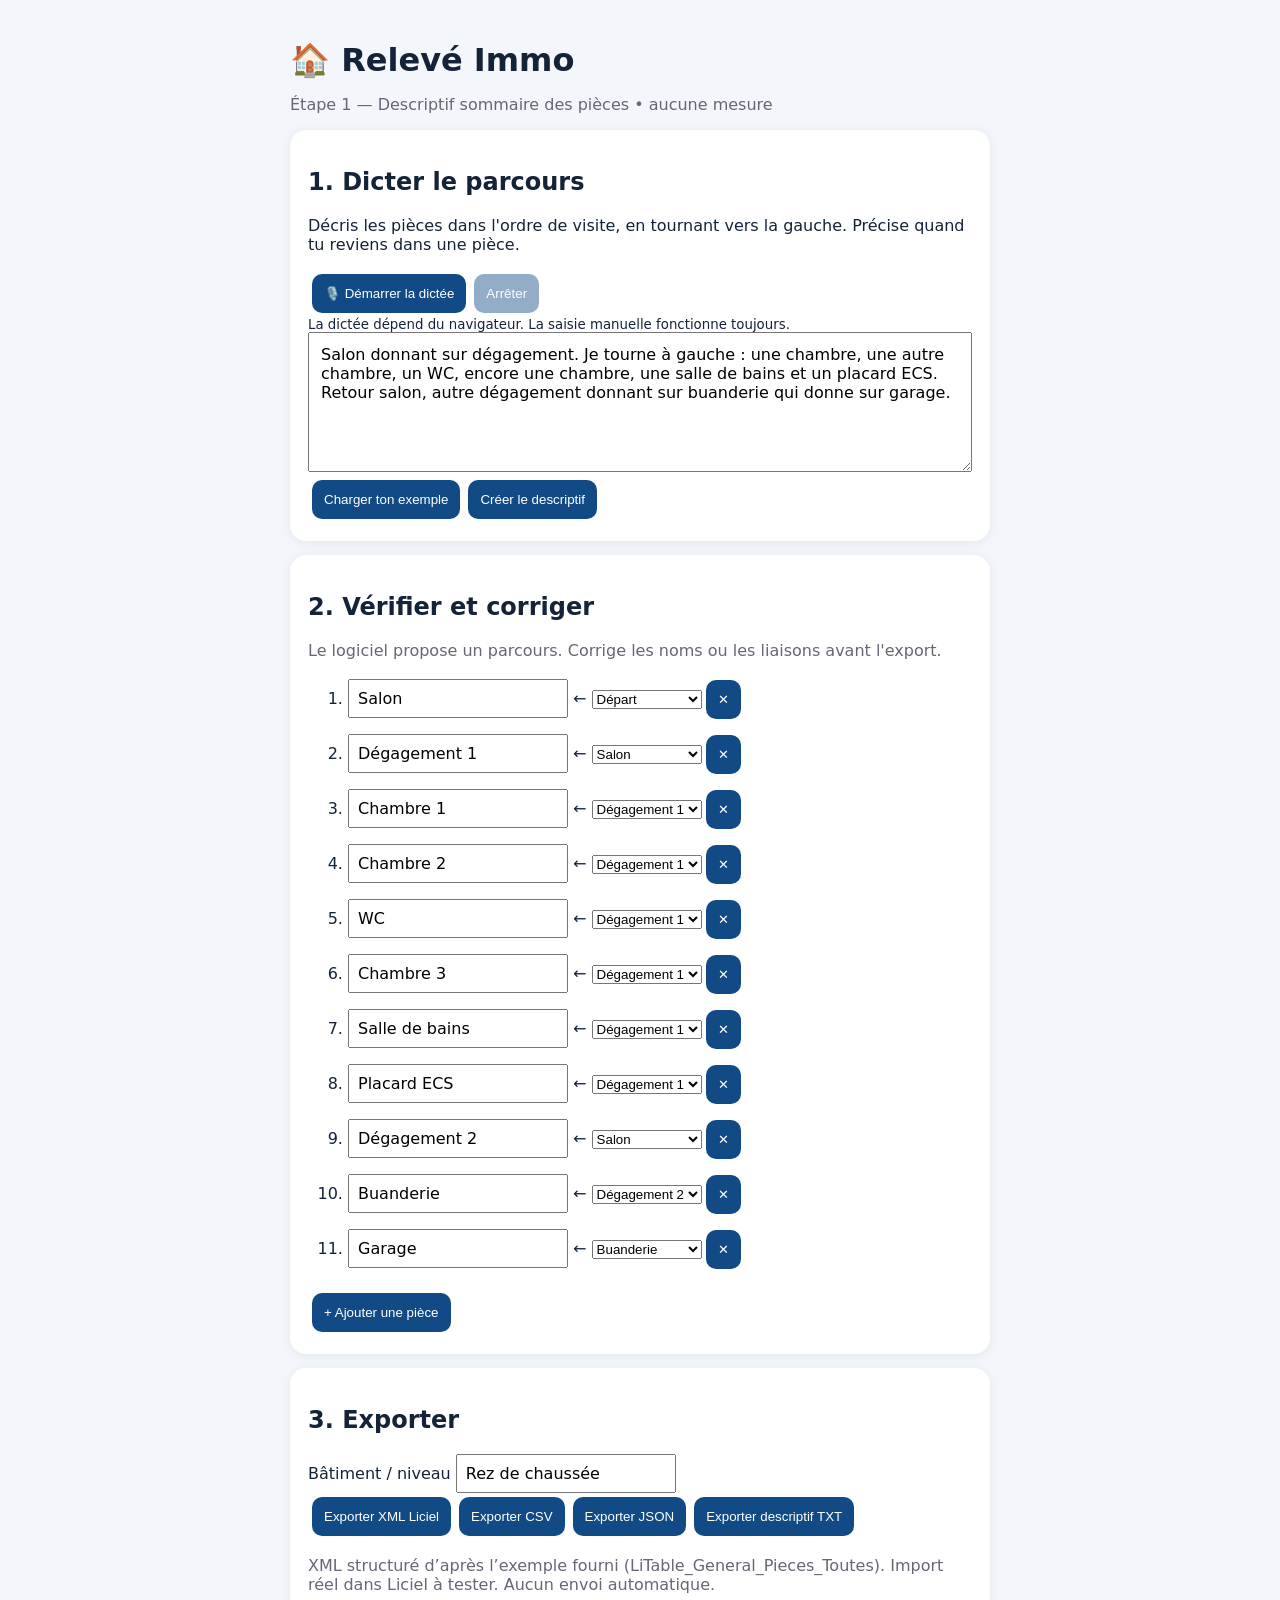
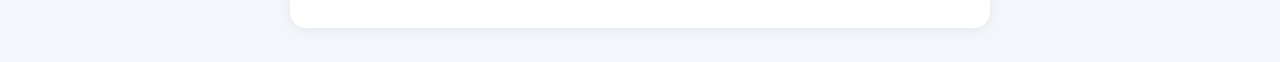
==== index.html @ 4bb917cd "Add files via upload" ====
<!doctype html><html lang="fr"><meta charset="utf-8"><meta name="viewport" content="width=device-width,initial-scale=1"><title>Relevé Immo — Étape 1</title><style>body{font-family:system-ui;background:#f3f6fa;color:#142338;margin:0;padding:20px}main{max-width:700px;margin:auto}section{background:white;border-radius:16px;padding:18px;margin:14px 0;box-shadow:0 2px 12px #0001}button{border:0;background:#124a85;color:white;border-radius:10px;padding:12px;margin:4px;cursor:pointer}button:disabled{opacity:.45}textarea{width:100%;min-height:140px;box-sizing:border-box;padding:12px;font:inherit}input{font:inherit;padding:8px}li{margin:8px 0}.muted{color:#667}small{display:block}h1{margin-bottom:0}</style><main><h1>🏠 Relevé Immo</h1><p class="muted">Étape 1 — Descriptif sommaire des pièces • aucune mesure</p><section><h2>1. Dicter le parcours</h2><p>Décris les pièces dans l'ordre de visite, en tournant vers la gauche. Précise quand tu reviens dans une pièce.</p><button id="mic">🎙️ Démarrer la dictée</button><button id="stop" disabled>Arrêter</button><small id="status">La dictée dépend du navigateur. La saisie manuelle fonctionne toujours.</small><textarea id="speech" placeholder="Salon donnant sur un dégagement. À gauche, une chambre, une autre chambre, un WC..."></textarea><button id="demo">Charger ton exemple</button><button id="parse">Créer le descriptif</button></section><section><h2>2. Vérifier et corriger</h2><p class="muted">Le logiciel propose un parcours. Corrige les noms ou les liaisons avant l'export.</p><ol id="rooms"></ol><button id="add">+ Ajouter une pièce</button></section><section><h2>3. Exporter</h2><label for="floor">Bâtiment / niveau</label> <input id="floor" value="Rez de chaussée"><br><button id="xml">Exporter XML Liciel</button><button id="csv">Exporter CSV</button><button id="json">Exporter JSON</button><button id="txt">Exporter descriptif TXT</button><p class="muted">XML structuré d’après l’exemple fourni (LiTable_General_Pieces_Toutes). Import réel dans Liciel à tester. Aucun envoi automatique.</p></section></main><script>
const $=id=>document.getElementById(id);let rooms=[];const demo='Salon donnant sur dégagement. Je tourne à gauche : une chambre, une autre chambre, un WC, encore une chambre, une salle de bains et un placard ECS. Retour salon, autre dégagement donnant sur buanderie qui donne sur garage.';
$('demo').onclick=()=>{$('speech').value=demo;};
const aliases=[[/\b(?:sdb|salle de bain|salle de bains)\b/gi,'Salle de bains'],[/\b(?:wc|toilettes?)\b/gi,'WC'],[/\b(?:placard\s*ecs|placard\s*eau chaude)\b/gi,'Placard ECS'],[/\b(?:d[eé]gagement|couloir)\b/gi,'Dégagement'],[/\bchambres?\b/gi,'Chambre'],[/\bbuanderie\b/gi,'Buanderie'],[/\bgarage\b/gi,'Garage'],[/\bsalon\b/gi,'Salon']];
function parse(){let s=$('speech').value;let matches=[];for(const [re,name] of aliases){for(const m of s.matchAll(re))matches.push({at:m.index,name})}matches.sort((a,b)=>a.at-b.at);let counts={},current='',parent='',seenSalon=false;rooms=[];for(let i=0;i<matches.length;i++){let m=matches[i],name=m.name;let context=s.slice(Math.max(0,m.at-22),m.at).toLowerCase();if(name==='Salon'&&seenSalon&&/retour|revien/.test(context)){current='Salon';parent='Salon';continue}if(name==='Salon'&&seenSalon)continue;if(name==='Salon')seenSalon=true;counts[name]=(counts[name]||0)+1;let label=(['Chambre','Dégagement'].includes(name)?name+' '+counts[name]:name);let link='';if(name==='Salon'){link='';parent=label}else if(name==='Dégagement'){link='Salon';parent=label}else if(name==='Garage'&&current.startsWith('Buanderie')){link=current}else if(name==='Buanderie'&&current.startsWith('Dégagement')){link=current}else if(current.startsWith('Dégagement')){link=current}else{link=parent||current||'Salon'}rooms.push({name:label,from:link});current=label;}render()}
function render(){let list=$('rooms');list.replaceChildren();rooms.forEach((r,i)=>{let li=document.createElement('li');let n=document.createElement('input');n.value=r.name;n.setAttribute('aria-label','Nom de pièce');n.onchange=()=>{r.name=n.value};let sel=document.createElement('select');sel.setAttribute('aria-label','Accessible depuis');function fill(){let value=r.from;sel.replaceChildren();let opt=document.createElement('option');opt.value='';opt.textContent='Départ';sel.append(opt);rooms.forEach((x,j)=>{if(i===j)return;let o=document.createElement('option');o.value=x.name;o.textContent=x.name;sel.append(o)});sel.value=value}fill();sel.onchange=()=>{r.from=sel.value};let del=document.createElement('button');del.textContent='✕';del.setAttribute('aria-label','Supprimer');del.onclick=()=>{rooms.splice(i,1);render()};li.append(n,document.createTextNode(' ← '),sel,del);list.append(li)})}
$('parse').onclick=parse;$('add').onclick=()=>{rooms.push({name:'Nouvelle pièce',from:rooms[rooms.length-1]?.name||''});render()};function download(content,name,type){let a=document.createElement('a'),u=URL.createObjectURL(new Blob([content],{type}));a.href=u;a.download=name;a.click();setTimeout(()=>URL.revokeObjectURL(u),1000)}function xmlEscape(v){return String(v??'').replace(/&/g,'&amp;').replace(/</g,'&lt;').replace(/>/g,'&gt;').replace(/"/g,'&quot;').replace(/'/g,'&apos;')}
function newKey(i){const d=new Date(),parts=[d.getFullYear(),d.getMonth()+1,d.getDate(),d.getHours(),d.getMinutes(),d.getSeconds()].map((x,j)=>String(x).padStart(j===0?4:2,'0'));const bytes=new Uint32Array(2);if(globalThis.crypto?.getRandomValues)crypto.getRandomValues(bytes);else{bytes[0]=Math.floor(Math.random()*1e9);bytes[1]=Math.floor(Math.random()*1e9)}return parts.join('_')+'_'+String(bytes[0]).padStart(10,'0')+String(bytes[1]).padStart(10,'0')+'_'+i}
let keys=[];
function exportXml(){if(!rooms.length){alert('Ajoute au moins une pièce.');return}while(keys.length<rooms.length)keys.push(newKey(keys.length));const fields=(r,i)=>[['id_classement_champs',String(i).padStart(5,'0')],['Lot',''],['PieceHorsCREP',''],['PieceExterieure',''],['ClefComposant',keys[i]],['Batiment',$('floor').value.trim()||'Rez de chaussée'],['Local',r.name],['Justification',''],['MoyenAMettreEnOeuvre','']].map(([k,v])=>'          <LiColonne_'+k+'>'+xmlEscape(v)+'</LiColonne_'+k+'>').join('\n');const xml='<?xml version="1.0" encoding="UTF-8"?>\n<LiTable_General_Pieces_Toutes>\n'+rooms.map((r,i)=>'     <LiItem_table_General_Pieces_Toutes>\n'+fields(r,i)+'\n     </LiItem_table_General_Pieces_Toutes>').join('\n')+'\n</LiTable_General_Pieces_Toutes>\n';download(xml,'releve_pieces_liciel.xml','application/xml;charset=utf-8')}
$('xml').onclick=exportXml;
$('json').onclick=()=>download(JSON.stringify({type:'releve_sommaire',pieces:rooms},null,2),'releve_pieces.json','application/json');$('csv').onclick=()=>download('\ufeff'+['Ordre;Pièce;Accessible depuis',...rooms.map((r,i)=>[i+1,r.name,r.from].map(x=>'"'+String(x).replaceAll('"','""')+'"').join(';'))].join('\r\n'),'releve_pieces.csv','text/csv');$('txt').onclick=()=>download(rooms.map((r,i)=>`${i+1}. ${r.name}${r.from?' — depuis '+r.from:''}`).join('\n'),'descriptif_pieces.txt','text/plain');
window.releveNativeSpeechResult=(text,status)=>{if(text)$('speech').value=($('speech').value.trim()+' '+text).trim();$('status').textContent=status||'Dictée terminée';$('mic').disabled=false;$('stop').disabled=true;};
if(window.AndroidSpeech&&typeof window.AndroidSpeech.start==='function'){$('mic').onclick=()=>{$('mic').disabled=true;$('status').textContent='Ouverture de la dictée Android…';window.AndroidSpeech.start()};$('stop').disabled=true;}else{
let rec;const Speech=window.SpeechRecognition||window.webkitSpeechRecognition;if(!Speech){$('mic').disabled=true;$('status').textContent='Reconnaissance vocale indisponible ici : utilise la saisie manuelle.'}else{rec=new Speech();rec.lang='fr-FR';rec.continuous=true;rec.interimResults=false;rec.onresult=e=>{for(let i=e.resultIndex;i<e.results.length;i++)if(e.results[i].isFinal)$('speech').value+=' '+e.results[i][0].transcript};rec.onerror=e=>$('status').textContent='Micro : '+e.error;rec.onend=()=>{$('mic').disabled=false;$('stop').disabled=true};$('mic').onclick=()=>{try{rec.start();$('mic').disabled=true;$('stop').disabled=false;$('status').textContent='Dictée en cours…'}catch(e){$('status').textContent=e.message}};$('stop').onclick=()=>rec.stop()}}

$('speech').value=demo;parse();</script></html>
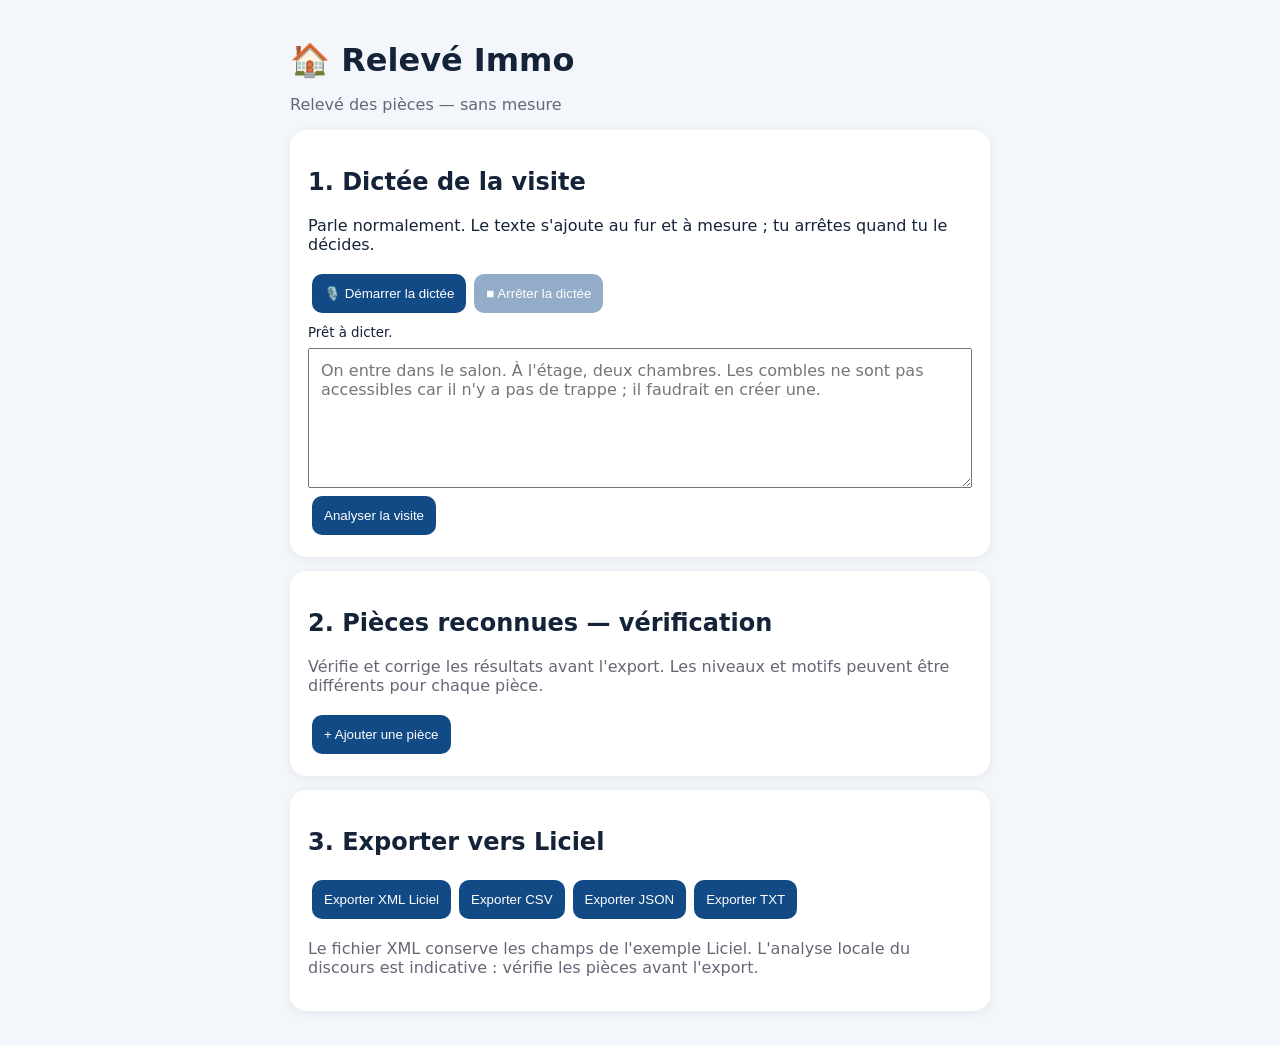
==== commit 293ad750: "Add files via upload" ====
--- a/index.html
+++ b/index.html
@@ -1,17 +1,32 @@
-<!doctype html><html lang="fr"><meta charset="utf-8"><meta name="viewport" content="width=device-width,initial-scale=1"><title>Relevé Immo — Étape 1</title><style>body{font-family:system-ui;background:#f3f6fa;color:#142338;margin:0;padding:20px}main{max-width:700px;margin:auto}section{background:white;border-radius:16px;padding:18px;margin:14px 0;box-shadow:0 2px 12px #0001}button{border:0;background:#124a85;color:white;border-radius:10px;padding:12px;margin:4px;cursor:pointer}button:disabled{opacity:.45}textarea{width:100%;min-height:140px;box-sizing:border-box;padding:12px;font:inherit}input{font:inherit;padding:8px}li{margin:8px 0}.muted{color:#667}small{display:block}h1{margin-bottom:0}</style><main><h1>🏠 Relevé Immo</h1><p class="muted">Étape 1 — Descriptif sommaire des pièces • aucune mesure</p><section><h2>1. Dicter le parcours</h2><p>Décris les pièces dans l'ordre de visite, en tournant vers la gauche. Précise quand tu reviens dans une pièce.</p><button id="mic">🎙️ Démarrer la dictée</button><button id="stop" disabled>Arrêter</button><small id="status">La dictée dépend du navigateur. La saisie manuelle fonctionne toujours.</small><textarea id="speech" placeholder="Salon donnant sur un dégagement. À gauche, une chambre, une autre chambre, un WC..."></textarea><button id="demo">Charger ton exemple</button><button id="parse">Créer le descriptif</button></section><section><h2>2. Vérifier et corriger</h2><p class="muted">Le logiciel propose un parcours. Corrige les noms ou les liaisons avant l'export.</p><ol id="rooms"></ol><button id="add">+ Ajouter une pièce</button></section><section><h2>3. Exporter</h2><label for="floor">Bâtiment / niveau</label> <input id="floor" value="Rez de chaussée"><br><button id="xml">Exporter XML Liciel</button><button id="csv">Exporter CSV</button><button id="json">Exporter JSON</button><button id="txt">Exporter descriptif TXT</button><p class="muted">XML structuré d’après l’exemple fourni (LiTable_General_Pieces_Toutes). Import réel dans Liciel à tester. Aucun envoi automatique.</p></section></main><script>
-const $=id=>document.getElementById(id);let rooms=[];const demo='Salon donnant sur dégagement. Je tourne à gauche : une chambre, une autre chambre, un WC, encore une chambre, une salle de bains et un placard ECS. Retour salon, autre dégagement donnant sur buanderie qui donne sur garage.';
-$('demo').onclick=()=>{$('speech').value=demo;};
-const aliases=[[/\b(?:sdb|salle de bain|salle de bains)\b/gi,'Salle de bains'],[/\b(?:wc|toilettes?)\b/gi,'WC'],[/\b(?:placard\s*ecs|placard\s*eau chaude)\b/gi,'Placard ECS'],[/\b(?:d[eé]gagement|couloir)\b/gi,'Dégagement'],[/\bchambres?\b/gi,'Chambre'],[/\bbuanderie\b/gi,'Buanderie'],[/\bgarage\b/gi,'Garage'],[/\bsalon\b/gi,'Salon']];
-function parse(){let s=$('speech').value;let matches=[];for(const [re,name] of aliases){for(const m of s.matchAll(re))matches.push({at:m.index,name})}matches.sort((a,b)=>a.at-b.at);let counts={},current='',parent='',seenSalon=false;rooms=[];for(let i=0;i<matches.length;i++){let m=matches[i],name=m.name;let context=s.slice(Math.max(0,m.at-22),m.at).toLowerCase();if(name==='Salon'&&seenSalon&&/retour|revien/.test(context)){current='Salon';parent='Salon';continue}if(name==='Salon'&&seenSalon)continue;if(name==='Salon')seenSalon=true;counts[name]=(counts[name]||0)+1;let label=(['Chambre','Dégagement'].includes(name)?name+' '+counts[name]:name);let link='';if(name==='Salon'){link='';parent=label}else if(name==='Dégagement'){link='Salon';parent=label}else if(name==='Garage'&&current.startsWith('Buanderie')){link=current}else if(name==='Buanderie'&&current.startsWith('Dégagement')){link=current}else if(current.startsWith('Dégagement')){link=current}else{link=parent||current||'Salon'}rooms.push({name:label,from:link});current=label;}render()}
-function render(){let list=$('rooms');list.replaceChildren();rooms.forEach((r,i)=>{let li=document.createElement('li');let n=document.createElement('input');n.value=r.name;n.setAttribute('aria-label','Nom de pièce');n.onchange=()=>{r.name=n.value};let sel=document.createElement('select');sel.setAttribute('aria-label','Accessible depuis');function fill(){let value=r.from;sel.replaceChildren();let opt=document.createElement('option');opt.value='';opt.textContent='Départ';sel.append(opt);rooms.forEach((x,j)=>{if(i===j)return;let o=document.createElement('option');o.value=x.name;o.textContent=x.name;sel.append(o)});sel.value=value}fill();sel.onchange=()=>{r.from=sel.value};let del=document.createElement('button');del.textContent='✕';del.setAttribute('aria-label','Supprimer');del.onclick=()=>{rooms.splice(i,1);render()};li.append(n,document.createTextNode(' ← '),sel,del);list.append(li)})}
-$('parse').onclick=parse;$('add').onclick=()=>{rooms.push({name:'Nouvelle pièce',from:rooms[rooms.length-1]?.name||''});render()};function download(content,name,type){let a=document.createElement('a'),u=URL.createObjectURL(new Blob([content],{type}));a.href=u;a.download=name;a.click();setTimeout(()=>URL.revokeObjectURL(u),1000)}function xmlEscape(v){return String(v??'').replace(/&/g,'&amp;').replace(/</g,'&lt;').replace(/>/g,'&gt;').replace(/"/g,'&quot;').replace(/'/g,'&apos;')}
-function newKey(i){const d=new Date(),parts=[d.getFullYear(),d.getMonth()+1,d.getDate(),d.getHours(),d.getMinutes(),d.getSeconds()].map((x,j)=>String(x).padStart(j===0?4:2,'0'));const bytes=new Uint32Array(2);if(globalThis.crypto?.getRandomValues)crypto.getRandomValues(bytes);else{bytes[0]=Math.floor(Math.random()*1e9);bytes[1]=Math.floor(Math.random()*1e9)}return parts.join('_')+'_'+String(bytes[0]).padStart(10,'0')+String(bytes[1]).padStart(10,'0')+'_'+i}
-let keys=[];
-function exportXml(){if(!rooms.length){alert('Ajoute au moins une pièce.');return}while(keys.length<rooms.length)keys.push(newKey(keys.length));const fields=(r,i)=>[['id_classement_champs',String(i).padStart(5,'0')],['Lot',''],['PieceHorsCREP',''],['PieceExterieure',''],['ClefComposant',keys[i]],['Batiment',$('floor').value.trim()||'Rez de chaussée'],['Local',r.name],['Justification',''],['MoyenAMettreEnOeuvre','']].map(([k,v])=>'          <LiColonne_'+k+'>'+xmlEscape(v)+'</LiColonne_'+k+'>').join('\n');const xml='<?xml version="1.0" encoding="UTF-8"?>\n<LiTable_General_Pieces_Toutes>\n'+rooms.map((r,i)=>'     <LiItem_table_General_Pieces_Toutes>\n'+fields(r,i)+'\n     </LiItem_table_General_Pieces_Toutes>').join('\n')+'\n</LiTable_General_Pieces_Toutes>\n';download(xml,'releve_pieces_liciel.xml','application/xml;charset=utf-8')}
+<!doctype html><html lang="fr"><meta charset="utf-8"><meta name="viewport" content="width=device-width,initial-scale=1"><title>Relevé Immo — Étape 1</title><style>body{font-family:system-ui;background:#f3f6fa;color:#142338;margin:0;padding:20px}main{max-width:700px;margin:auto}section{background:white;border-radius:16px;padding:18px;margin:14px 0;box-shadow:0 2px 12px #0001}button{border:0;background:#124a85;color:white;border-radius:10px;padding:12px;margin:4px;cursor:pointer}button:disabled{opacity:.45}textarea{width:100%;min-height:140px;box-sizing:border-box;padding:12px;font:inherit}input{font:inherit;padding:8px}li{margin:8px 0}.muted{color:#667}small{display:block}h1{margin-bottom:0}</style><main><h1>🏠 Relevé Immo</h1><p class="muted">Relevé des pièces — sans mesure</p>
+<section><h2>1. Dictée de la visite</h2><p>Parle normalement. Le texte s'ajoute au fur et à mesure ; tu arrêtes quand tu le décides.</p><button id="mic">🎙️ Démarrer la dictée</button><button id="stop" disabled>■ Arrêter la dictée</button><small id="status">Prêt à dicter.</small><textarea id="speech" placeholder="On entre dans le salon. À l'étage, deux chambres. Les combles ne sont pas accessibles car il n'y a pas de trappe ; il faudrait en créer une."></textarea><button id="parse">Analyser la visite</button></section>
+<section><h2>2. Pièces reconnues — vérification</h2><p class="muted">Vérifie et corrige les résultats avant l'export. Les niveaux et motifs peuvent être différents pour chaque pièce.</p><ol id="rooms"></ol><button id="add">+ Ajouter une pièce</button></section>
+<section><h2>3. Exporter vers Liciel</h2><button id="xml">Exporter XML Liciel</button><button id="csv">Exporter CSV</button><button id="json">Exporter JSON</button><button id="txt">Exporter TXT</button><p class="muted">Le fichier XML conserve les champs de l'exemple Liciel. L'analyse locale du discours est indicative : vérifie les pièces avant l'export.</p></section></main>
+<style>.room{border-bottom:1px solid #ddd;padding:10px 0}.room label{display:block;margin:7px 0 3px;font-size:.9em}.room input,.room select{width:100%;box-sizing:border-box}.room button{background:#8d3030}.room .fields{display:grid;grid-template-columns:1fr 1fr;gap:8px}@media(max-width:500px){.room .fields{grid-template-columns:1fr}}select{font:inherit;padding:9px}.room textarea{min-height:60px}small{margin:8px 0}</style>
+<script>
+const $=id=>document.getElementById(id);
+const levels=['Sous-sol','Rez de chaussée','Entresol','1er étage','2e étage','3e étage','4e étage','5e étage','Combles','Grenier','Toiture','Extérieur'];
+let rooms=[], keys=[];
+const types=[['Salle de bains',/\b(?:salles? de bains?|sdb)\b/gi],['Salle d’eau',/\b(?:salles? d['’ ]eau)\b/gi],['WC',/\b(?:wc|toilettes?)\b/gi],['Chambre',/\bchambres?\b/gi],['Dégagement',/\b(?:d[ée]gagements?|couloirs?)\b/gi],['Salon',/\bsalons?\b/gi],['Séjour',/\bs[ée]jours?\b/gi],['Cuisine',/\bcuisines?\b/gi],['Entrée',/\bentr[ée]es?\b/gi],['Buanderie',/\bbuanderies?\b/gi],['Garage',/\bgarages?\b/gi],['Grenier',/\bgreniers?\b/gi],['Combles',/\bcombles?\b/gi],['Placard',/\bplacards?\b/gi],['Cellier',/\bcelliers?\b/gi],['Bureau',/\bbureaux?\b/gi],['Terrasse',/\bterrasses?\b/gi],['Balcon',/\bbalcons?\b/gi],['Cave',/\bcaves?\b/gi],['Escalier',/\bescaliers?\b/gi],['Dressing',/\bdressings?\b/gi],['Local technique',/\blocaux? techniques?\b/gi]];
+function inferFloor(s,current){if(/\b(?:sous.sol|sous sol|cave|sous.sol)\b/i.test(s))return 'Sous-sol';if(/\b(?:rez.de.chauss[ée]e|rez de chauss[ée]e|rdc)\b/i.test(s))return 'Rez de chaussée';if(/\b(?:premier [ée]tage|1er [ée]tage|1er|au premier|[àa] l['’][ée]tage|[àa] l [ée]tage)\b/i.test(s))return '1er étage';if(/\b(?:deuxi[èe]me [ée]tage|2e [ée]tage|second [ée]tage)\b/i.test(s))return '2e étage';if(/\b(?:troisi[èe]me [ée]tage|3e [ée]tage)\b/i.test(s))return '3e étage';if(/\b(?:combles|grenier)\b/i.test(s))return 'Combles';return current}
+function inferIssue(s){let justification='',means='';if(/(?:pas de trappe|absence de trappe|sans trappe|aucune trappe)/i.test(s)){justification='Absence de trappe d’accès';means='Création d’une trappe de visite'}else if(/(?:ferm[ée]e? [àa] cl[ée]|pas de cl[ée]|pas de clef|absence de cl[ée]|absence de clef|cl[ée] manquante)/i.test(s)){justification='Absence de clé';means='Obtenir la clé'}else if(/(?:inaccessible|impossible d['’ ]y acc[ée]der|non visit[ée])/i.test(s)){justification='Pièce inaccessible';means='Permettre l’accès à la pièce'}return {justification,means}}
+function parse(){const s=$('speech').value;let found=[];for(const [name,re] of types){for(const m of s.matchAll(re)){found.push({at:m.index,name,word:m[0]})}}found.sort((a,b)=>a.at-b.at);const counts={};let floor='Rez de chaussée',last=0;rooms=[];for(let i=0;i<found.length;i++){const f=found[i];const between=s.slice(last,f.at);floor=inferFloor(between,floor);const next=found[i+1]?.at??s.length;const context=s.slice(f.at,next);const pre=s.slice(Math.max(0,f.at-75),f.at);const quantity=pre.match(/(?:\b(\d+)\s*|\b(deux|trois|quatre|cinq|six)\s+)(?:petites? |grandes? )?$/i);const nums={deux:2,trois:3,quatre:4,cinq:5,six:6};let count=quantity?(Number(quantity[1])||nums[quantity[2].toLowerCase()]):1;count=Math.min(20,count);const pieceFloor=(f.name==='Combles'||f.name==='Grenier')?'Combles':floor;const issue=inferIssue(context+' '+(i===found.length-1?s.slice(f.at):''));for(let j=0;j<count;j++){counts[f.name]=(counts[f.name]||0)+1;const name=['Chambre','Dégagement'].includes(f.name)||counts[f.name]>1?f.name+' '+counts[f.name]:f.name;rooms.push({name,floor:pieceFloor,...issue})}last=f.at+f.word.length}render();$('status').textContent=rooms.length+' pièce(s) détectée(s). Vérifie le résultat.'}
+function render(){const list=$('rooms');list.replaceChildren();rooms.forEach((r,i)=>{const li=document.createElement('li');li.className='room';const title=document.createElement('strong');title.textContent='Pièce '+(i+1);li.append(title);function field(label,value,onchange,options){const lab=document.createElement('label');lab.textContent=label;const el=options?document.createElement('select'):document.createElement('input');if(options){for(const opt of [...options,...(options.includes(value)?[]:[value])]){const o=document.createElement('option');o.value=opt;o.textContent=opt;el.append(o)}}el.value=value;el.onchange=()=>onchange(el.value);li.append(lab,el)}field('Nom de la pièce',r.name,v=>r.name=v);field('Niveau',r.floor,v=>r.floor=v,levels);field('Justification de non-visite',r.justification||'',v=>r.justification=v);field('Moyen à mettre en œuvre',r.means||'',v=>r.means=v);const del=document.createElement('button');del.textContent='Supprimer';del.onclick=()=>{rooms.splice(i,1);render()};li.append(del);list.append(li)})}
+$('parse').onclick=parse;$('add').onclick=()=>{rooms.push({name:'Nouvelle pièce',floor:rooms.at(-1)?.floor||'Rez de chaussée',justification:'',means:''});render()};
+function encode1252(s){const map={'€':128,'‚':130,'ƒ':131,'„':132,'…':133,'†':134,'‡':135,'ˆ':136,'‰':137,'Š':138,'‹':139,'Œ':140,'Ž':142,'‘':145,'’':146,'“':147,'”':148,'•':149,'–':150,'—':151,'˜':152,'™':153,'š':154,'›':155,'œ':156,'ž':158,'Ÿ':159};const arr=[];for(const c of s){const n=c.codePointAt(0);if(n<=127||(n>=160&&n<=255))arr.push(n);else if(map[c]!==undefined)arr.push(map[c]);else{const ent='&#'+n+';';for(const x of ent)arr.push(x.charCodeAt(0))}}return new Uint8Array(arr)}
+function download(content,name,type,encoding='utf8'){const bytes=encoding==='cp1252'?encode1252(content):new TextEncoder().encode(content);if(window.AndroidFiles&&typeof window.AndroidFiles.save==='function'){let binary='';for(let i=0;i<bytes.length;i+=8192)binary+=String.fromCharCode(...bytes.subarray(i,i+8192));window.AndroidFiles.save(name,type,btoa(binary));return}const u=URL.createObjectURL(new Blob([bytes],{type})),a=document.createElement('a');a.href=u;a.download=name;a.click();setTimeout(()=>URL.revokeObjectURL(u),1000)}
+function xmlEscape(v){return String(v??'').replace(/&/g,'&amp;').replace(/</g,'&lt;').replace(/>/g,'&gt;').replace(/"/g,'&quot;').replace(/'/g,'&apos;')}
+function newKey(i){const d=new Date(),p=[d.getFullYear(),d.getMonth()+1,d.getDate(),d.getHours(),d.getMinutes(),d.getSeconds()].map((x,j)=>String(x).padStart(j?2:4,'0'));return p.join('_')+'_'+String(Math.floor(Math.random()*1e15)).padStart(15,'0')+'_'+i}
+function exportXml(){if(!rooms.length){alert('Ajoute au moins une pièce.');return}while(keys.length<rooms.length)keys.push(newKey(keys.length));const fields=(r,i)=>[['id_classement_champs',String(i).padStart(5,'0')],['Lot',''],['PieceHorsCREP',''],['PieceExterieure',''],['ClefComposant',keys[i]],['Batiment',r.floor],['Local',r.name],['Justification',r.justification||''],['MoyenAMettreEnOeuvre',r.means||'']].map(([k,v])=>'          <LiColonne_'+k+'>'+xmlEscape(v)+'</LiColonne_'+k+'>').join('\n');const xml='<LiTable_General_Pieces_Toutes>\n'+rooms.map((r,i)=>'     <LiItem_table_General_Pieces_Toutes>\n'+fields(r,i)+'\n     </LiItem_table_General_Pieces_Toutes>').join('\n')+'\n</LiTable_General_Pieces_Toutes>\n';download(xml,'Table_General_Pieces_Toutes.xml','application/xml','cp1252')}
 $('xml').onclick=exportXml;
-$('json').onclick=()=>download(JSON.stringify({type:'releve_sommaire',pieces:rooms},null,2),'releve_pieces.json','application/json');$('csv').onclick=()=>download('\ufeff'+['Ordre;Pièce;Accessible depuis',...rooms.map((r,i)=>[i+1,r.name,r.from].map(x=>'"'+String(x).replaceAll('"','""')+'"').join(';'))].join('\r\n'),'releve_pieces.csv','text/csv');$('txt').onclick=()=>download(rooms.map((r,i)=>`${i+1}. ${r.name}${r.from?' — depuis '+r.from:''}`).join('\n'),'descriptif_pieces.txt','text/plain');
-window.releveNativeSpeechResult=(text,status)=>{if(text)$('speech').value=($('speech').value.trim()+' '+text).trim();$('status').textContent=status||'Dictée terminée';$('mic').disabled=false;$('stop').disabled=true;};
-if(window.AndroidSpeech&&typeof window.AndroidSpeech.start==='function'){$('mic').onclick=()=>{$('mic').disabled=true;$('status').textContent='Ouverture de la dictée Android…';window.AndroidSpeech.start()};$('stop').disabled=true;}else{
-let rec;const Speech=window.SpeechRecognition||window.webkitSpeechRecognition;if(!Speech){$('mic').disabled=true;$('status').textContent='Reconnaissance vocale indisponible ici : utilise la saisie manuelle.'}else{rec=new Speech();rec.lang='fr-FR';rec.continuous=true;rec.interimResults=false;rec.onresult=e=>{for(let i=e.resultIndex;i<e.results.length;i++)if(e.results[i].isFinal)$('speech').value+=' '+e.results[i][0].transcript};rec.onerror=e=>$('status').textContent='Micro : '+e.error;rec.onend=()=>{$('mic').disabled=false;$('stop').disabled=true};$('mic').onclick=()=>{try{rec.start();$('mic').disabled=true;$('stop').disabled=false;$('status').textContent='Dictée en cours…'}catch(e){$('status').textContent=e.message}};$('stop').onclick=()=>rec.stop()}}
-
-$('speech').value=demo;parse();</script></html>
+$('json').onclick=()=>download(JSON.stringify({type:'releve_sommaire',pieces:rooms},null,2),'releve_pieces.json','application/json');
+$('csv').onclick=()=>download('\ufeff'+['Ordre;Pièce;Niveau;Justification;Moyen à mettre en œuvre',...rooms.map((r,i)=>[i+1,r.name,r.floor,r.justification,r.means].map(x=>'"'+String(x||'').replaceAll('"','""')+'"').join(';'))].join('\r\n'),'releve_pieces.csv','text/csv');
+$('txt').onclick=()=>download(rooms.map((r,i)=>`${i+1}. ${r.name} — ${r.floor}${r.justification?' — '+r.justification:''}${r.means?' — '+r.means:''}`).join('\n'),'descriptif_pieces.txt','text/plain');
+let speechPartial='';
+function clearSpeechPartial(){if(speechPartial&&$('speech').value.endsWith(speechPartial))$('speech').value=$('speech').value.slice(0,-speechPartial.length);speechPartial=''}
+window.releveNativeSpeechResult=(text,status)=>{clearSpeechPartial();if(text)$('speech').value=($('speech').value.trim()+' '+text).trim()+' ';$('status').textContent=status||'Dictée en cours';};
+window.releveNativeSpeechPartial=text=>{clearSpeechPartial();if(text){speechPartial=text;$('speech').value+=$('speech').value.endsWith(' ')?text:' '+text}$('status').textContent='Écoute en cours…'};
+window.releveNativeSpeechState=(active,status)=>{if(!active)clearSpeechPartial();$('mic').disabled=!!active;$('stop').disabled=!active;$('status').textContent=status|| (active?'Écoute en cours…':'Dictée arrêtée')};
+window.releveNativeFileStatus=message=>{$('status').textContent=message};
+if(window.AndroidSpeech&&typeof window.AndroidSpeech.start==='function'){$('mic').onclick=()=>window.AndroidSpeech.start();$('stop').onclick=()=>window.AndroidSpeech.stop();}else{let rec,active=false;const Speech=window.SpeechRecognition||window.webkitSpeechRecognition;if(!Speech){$('mic').disabled=true;$('status').textContent='Reconnaissance vocale indisponible. Saisie manuelle possible.'}else{function begin(){if(!active)return;rec=new Speech();rec.lang='fr-FR';rec.continuous=true;rec.interimResults=true;rec.onresult=e=>{for(let i=e.resultIndex;i<e.results.length;i++){const x=e.results[i];if(x.isFinal)window.releveNativeSpeechResult(x[0].transcript,'Dictée en cours…');else window.releveNativeSpeechPartial(x[0].transcript)}};rec.onend=()=>{if(active)setTimeout(begin,400)};rec.onerror=e=>{$('status').textContent='Micro : '+e.error;if(e.error==='not-allowed'){$('stop').click()}};try{rec.start()}catch(e){$('status').textContent=e.message}}$('mic').onclick=()=>{active=true;window.releveNativeSpeechState(true,'Écoute en cours…');begin()};$('stop').onclick=()=>{active=false;try{rec?.stop()}catch(e){}window.releveNativeSpeechState(false,'Dictée arrêtée')}}}
+</script></html>
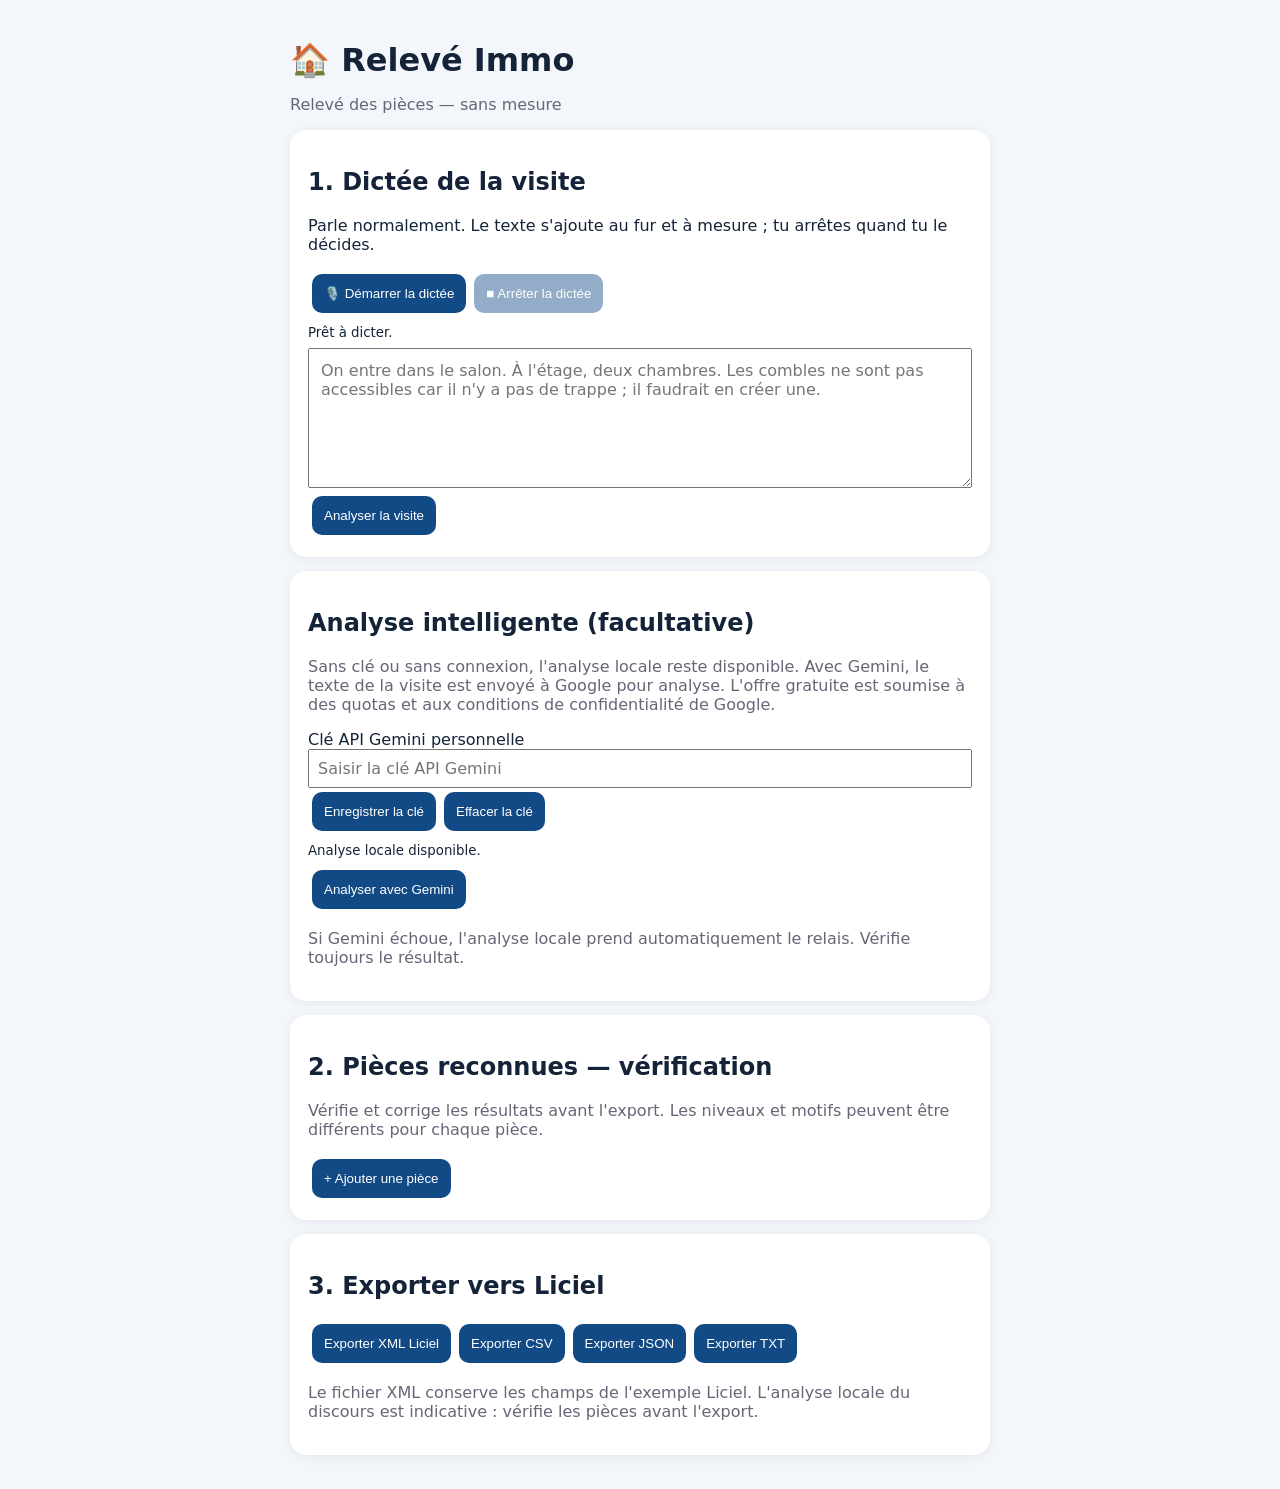
==== commit baf6cc27: "Add files via upload" ====
--- a/index.html
+++ b/index.html
@@ -1,5 +1,6 @@
 <!doctype html><html lang="fr"><meta charset="utf-8"><meta name="viewport" content="width=device-width,initial-scale=1"><title>Relevé Immo — Étape 1</title><style>body{font-family:system-ui;background:#f3f6fa;color:#142338;margin:0;padding:20px}main{max-width:700px;margin:auto}section{background:white;border-radius:16px;padding:18px;margin:14px 0;box-shadow:0 2px 12px #0001}button{border:0;background:#124a85;color:white;border-radius:10px;padding:12px;margin:4px;cursor:pointer}button:disabled{opacity:.45}textarea{width:100%;min-height:140px;box-sizing:border-box;padding:12px;font:inherit}input{font:inherit;padding:8px}li{margin:8px 0}.muted{color:#667}small{display:block}h1{margin-bottom:0}</style><main><h1>🏠 Relevé Immo</h1><p class="muted">Relevé des pièces — sans mesure</p>
 <section><h2>1. Dictée de la visite</h2><p>Parle normalement. Le texte s'ajoute au fur et à mesure ; tu arrêtes quand tu le décides.</p><button id="mic">🎙️ Démarrer la dictée</button><button id="stop" disabled>■ Arrêter la dictée</button><small id="status">Prêt à dicter.</small><textarea id="speech" placeholder="On entre dans le salon. À l'étage, deux chambres. Les combles ne sont pas accessibles car il n'y a pas de trappe ; il faudrait en créer une."></textarea><button id="parse">Analyser la visite</button></section>
+<section><h2>Analyse intelligente (facultative)</h2><p class="muted">Sans clé ou sans connexion, l'analyse locale reste disponible. Avec Gemini, le texte de la visite est envoyé à Google pour analyse. L'offre gratuite est soumise à des quotas et aux conditions de confidentialité de Google.</p><label for="geminikey">Clé API Gemini personnelle</label><input id="geminikey" type="password" autocomplete="off" placeholder="Saisir la clé API Gemini" style="width:100%;box-sizing:border-box"><button id="savekey">Enregistrer la clé</button><button id="delkey">Effacer la clé</button><small id="aistatus">Analyse locale disponible.</small><button id="ai">Analyser avec Gemini</button><p class="muted">Si Gemini échoue, l'analyse locale prend automatiquement le relais. Vérifie toujours le résultat.</p></section>
 <section><h2>2. Pièces reconnues — vérification</h2><p class="muted">Vérifie et corrige les résultats avant l'export. Les niveaux et motifs peuvent être différents pour chaque pièce.</p><ol id="rooms"></ol><button id="add">+ Ajouter une pièce</button></section>
 <section><h2>3. Exporter vers Liciel</h2><button id="xml">Exporter XML Liciel</button><button id="csv">Exporter CSV</button><button id="json">Exporter JSON</button><button id="txt">Exporter TXT</button><p class="muted">Le fichier XML conserve les champs de l'exemple Liciel. L'analyse locale du discours est indicative : vérifie les pièces avant l'export.</p></section></main>
 <style>.room{border-bottom:1px solid #ddd;padding:10px 0}.room label{display:block;margin:7px 0 3px;font-size:.9em}.room input,.room select{width:100%;box-sizing:border-box}.room button{background:#8d3030}.room .fields{display:grid;grid-template-columns:1fr 1fr;gap:8px}@media(max-width:500px){.room .fields{grid-template-columns:1fr}}select{font:inherit;padding:9px}.room textarea{min-height:60px}small{margin:8px 0}</style>
@@ -12,6 +13,14 @@
 function inferIssue(s){let justification='',means='';if(/(?:pas de trappe|absence de trappe|sans trappe|aucune trappe)/i.test(s)){justification='Absence de trappe d’accès';means='Création d’une trappe de visite'}else if(/(?:ferm[ée]e? [àa] cl[ée]|pas de cl[ée]|pas de clef|absence de cl[ée]|absence de clef|cl[ée] manquante)/i.test(s)){justification='Absence de clé';means='Obtenir la clé'}else if(/(?:inaccessible|impossible d['’ ]y acc[ée]der|non visit[ée])/i.test(s)){justification='Pièce inaccessible';means='Permettre l’accès à la pièce'}return {justification,means}}
 function parse(){const s=$('speech').value;let found=[];for(const [name,re] of types){for(const m of s.matchAll(re)){found.push({at:m.index,name,word:m[0]})}}found.sort((a,b)=>a.at-b.at);const counts={};let floor='Rez de chaussée',last=0;rooms=[];for(let i=0;i<found.length;i++){const f=found[i];const between=s.slice(last,f.at);floor=inferFloor(between,floor);const next=found[i+1]?.at??s.length;const context=s.slice(f.at,next);const pre=s.slice(Math.max(0,f.at-75),f.at);const quantity=pre.match(/(?:\b(\d+)\s*|\b(deux|trois|quatre|cinq|six)\s+)(?:petites? |grandes? )?$/i);const nums={deux:2,trois:3,quatre:4,cinq:5,six:6};let count=quantity?(Number(quantity[1])||nums[quantity[2].toLowerCase()]):1;count=Math.min(20,count);const pieceFloor=(f.name==='Combles'||f.name==='Grenier')?'Combles':floor;const issue=inferIssue(context+' '+(i===found.length-1?s.slice(f.at):''));for(let j=0;j<count;j++){counts[f.name]=(counts[f.name]||0)+1;const name=['Chambre','Dégagement'].includes(f.name)||counts[f.name]>1?f.name+' '+counts[f.name]:f.name;rooms.push({name,floor:pieceFloor,...issue})}last=f.at+f.word.length}render();$('status').textContent=rooms.length+' pièce(s) détectée(s). Vérifie le résultat.'}
 function render(){const list=$('rooms');list.replaceChildren();rooms.forEach((r,i)=>{const li=document.createElement('li');li.className='room';const title=document.createElement('strong');title.textContent='Pièce '+(i+1);li.append(title);function field(label,value,onchange,options){const lab=document.createElement('label');lab.textContent=label;const el=options?document.createElement('select'):document.createElement('input');if(options){for(const opt of [...options,...(options.includes(value)?[]:[value])]){const o=document.createElement('option');o.value=opt;o.textContent=opt;el.append(o)}}el.value=value;el.onchange=()=>onchange(el.value);li.append(lab,el)}field('Nom de la pièce',r.name,v=>r.name=v);field('Niveau',r.floor,v=>r.floor=v,levels);field('Justification de non-visite',r.justification||'',v=>r.justification=v);field('Moyen à mettre en œuvre',r.means||'',v=>r.means=v);const del=document.createElement('button');del.textContent='Supprimer';del.onclick=()=>{rooms.splice(i,1);render()};li.append(del);list.append(li)})}
+window.releveGeminiKeyStatus=exists=>{$('aistatus').textContent=exists?'Clé Gemini enregistrée sur ce téléphone.':'Aucune clé enregistrée. Analyse locale disponible.'};
+window.releveGeminiKeySaved=ok=>{$('aistatus').textContent=ok?'Réglage Gemini enregistré.':'Impossible d’enregistrer la clé.';if(ok)$('geminikey').value='';};
+window.releveGeminiResult=json=>{try{const data=JSON.parse(json);if(!Array.isArray(data.pieces)||!data.pieces.length)throw Error('Réponse vide');const allowed=new Set(levels);const next=data.pieces.slice(0,200).map(r=>({name:String(r.name||'').trim(),floor:allowed.has(r.floor)?r.floor:'Rez de chaussée',justification:String(r.justification||''),means:String(r.means||'')}));if(next.some(r=>!r.name))throw Error('Pièce sans nom');rooms=next;keys=[];render();$('aistatus').textContent=rooms.length+' pièces analysées avec Gemini. Vérifie les niveaux et les champs.';}catch(e){window.releveGeminiError('Réponse Gemini invalide')}};
+window.releveGeminiError=message=>{$('aistatus').textContent='Gemini indisponible ('+message+'). Analyse locale utilisée.';parse();};
+$('savekey').onclick=()=>{if(!window.AndroidAI){$('aistatus').textContent='Clé disponible uniquement dans l’application Android.';return}window.AndroidAI.setGeminiKey($('geminikey').value)};
+$('delkey').onclick=()=>{if(window.AndroidAI)window.AndroidAI.setGeminiKey('')};
+$('ai').onclick=()=>{const t=$('speech').value.trim();if(!t){$('aistatus').textContent='Dicte ou saisis la visite avant analyse.';return}if(!window.AndroidAI){$('aistatus').textContent='Gemini indisponible dans ce navigateur. Analyse locale.';parse();return}if(!confirm('Envoyer la transcription de la visite à Google Gemini pour analyse ?'))return;$('aistatus').textContent='Analyse Gemini en cours…';window.AndroidAI.analyzeGemini(t)};
+if(window.AndroidAI)window.AndroidAI.hasGeminiKey();
 $('parse').onclick=parse;$('add').onclick=()=>{rooms.push({name:'Nouvelle pièce',floor:rooms.at(-1)?.floor||'Rez de chaussée',justification:'',means:''});render()};
 function encode1252(s){const map={'€':128,'‚':130,'ƒ':131,'„':132,'…':133,'†':134,'‡':135,'ˆ':136,'‰':137,'Š':138,'‹':139,'Œ':140,'Ž':142,'‘':145,'’':146,'“':147,'”':148,'•':149,'–':150,'—':151,'˜':152,'™':153,'š':154,'›':155,'œ':156,'ž':158,'Ÿ':159};const arr=[];for(const c of s){const n=c.codePointAt(0);if(n<=127||(n>=160&&n<=255))arr.push(n);else if(map[c]!==undefined)arr.push(map[c]);else{const ent='&#'+n+';';for(const x of ent)arr.push(x.charCodeAt(0))}}return new Uint8Array(arr)}
 function download(content,name,type,encoding='utf8'){const bytes=encoding==='cp1252'?encode1252(content):new TextEncoder().encode(content);if(window.AndroidFiles&&typeof window.AndroidFiles.save==='function'){let binary='';for(let i=0;i<bytes.length;i+=8192)binary+=String.fromCharCode(...bytes.subarray(i,i+8192));window.AndroidFiles.save(name,type,btoa(binary));return}const u=URL.createObjectURL(new Blob([bytes],{type})),a=document.createElement('a');a.href=u;a.download=name;a.click();setTimeout(()=>URL.revokeObjectURL(u),1000)}
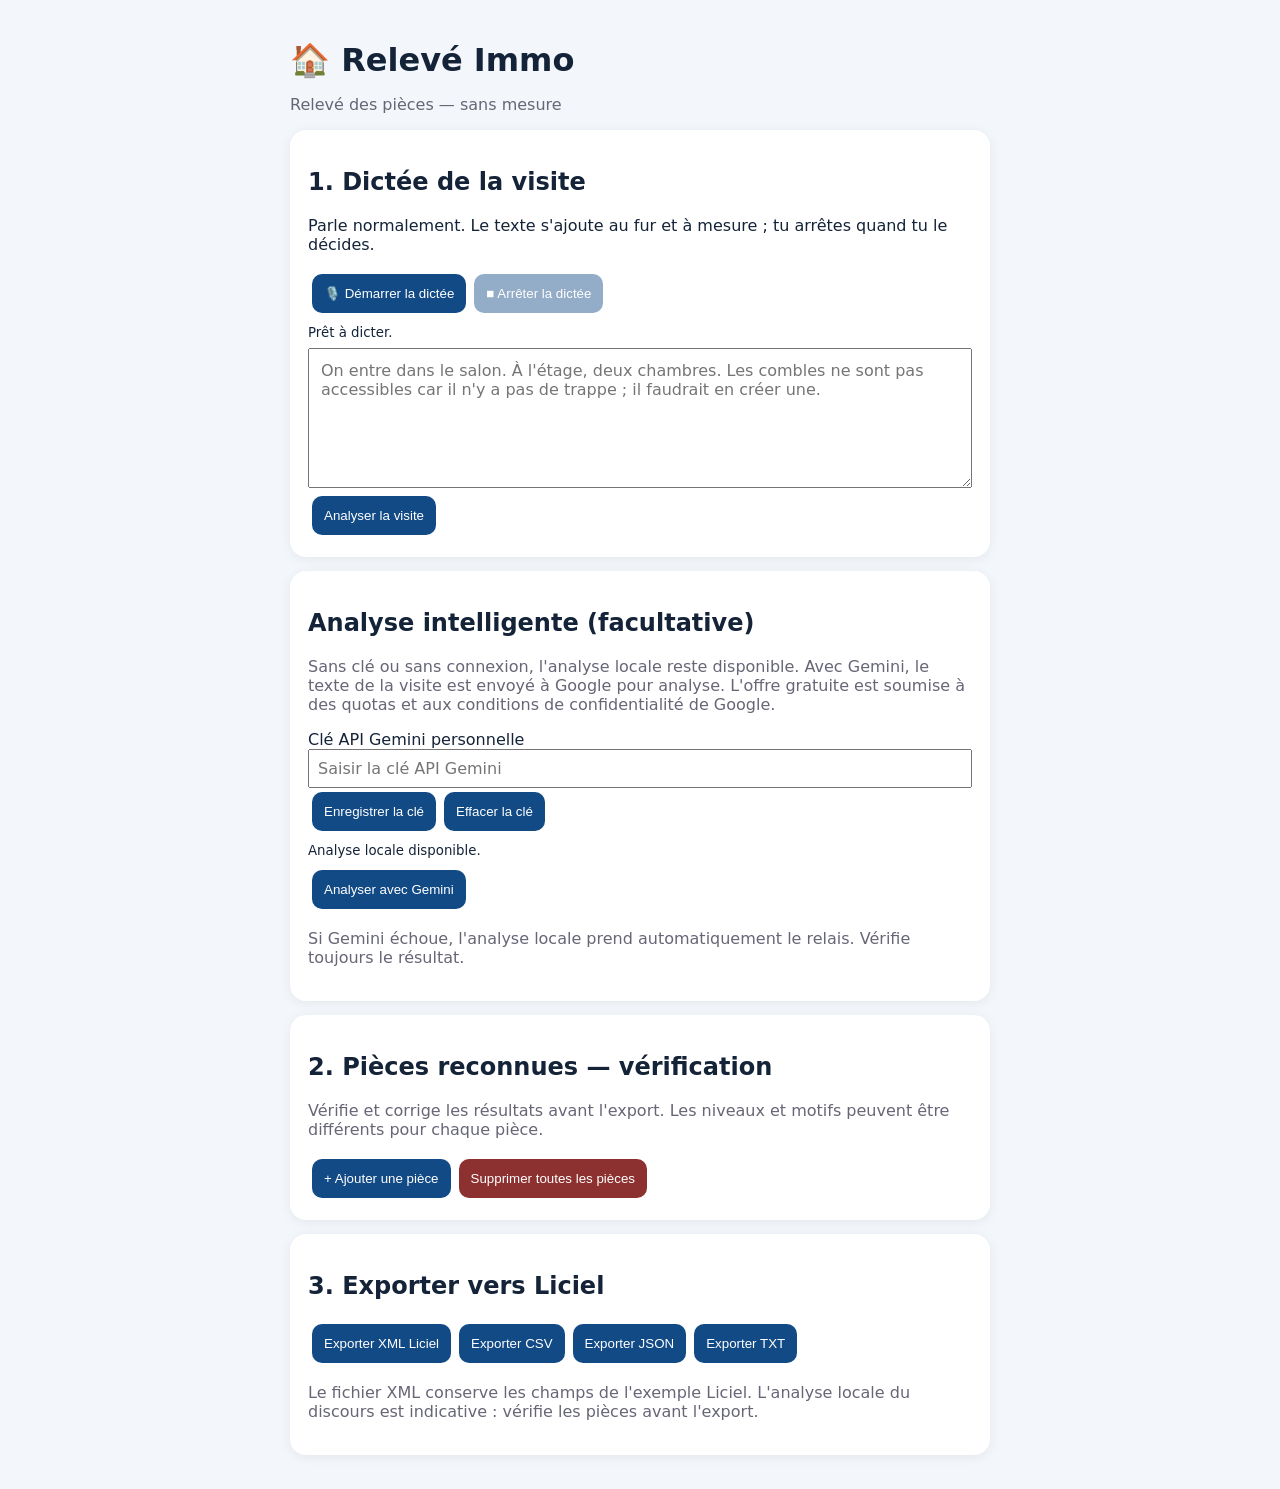
==== commit 151e5601: "Add files via upload" ====
--- a/index.html
+++ b/index.html
@@ -1,7 +1,7 @@
 <!doctype html><html lang="fr"><meta charset="utf-8"><meta name="viewport" content="width=device-width,initial-scale=1"><title>Relevé Immo — Étape 1</title><style>body{font-family:system-ui;background:#f3f6fa;color:#142338;margin:0;padding:20px}main{max-width:700px;margin:auto}section{background:white;border-radius:16px;padding:18px;margin:14px 0;box-shadow:0 2px 12px #0001}button{border:0;background:#124a85;color:white;border-radius:10px;padding:12px;margin:4px;cursor:pointer}button:disabled{opacity:.45}textarea{width:100%;min-height:140px;box-sizing:border-box;padding:12px;font:inherit}input{font:inherit;padding:8px}li{margin:8px 0}.muted{color:#667}small{display:block}h1{margin-bottom:0}</style><main><h1>🏠 Relevé Immo</h1><p class="muted">Relevé des pièces — sans mesure</p>
 <section><h2>1. Dictée de la visite</h2><p>Parle normalement. Le texte s'ajoute au fur et à mesure ; tu arrêtes quand tu le décides.</p><button id="mic">🎙️ Démarrer la dictée</button><button id="stop" disabled>■ Arrêter la dictée</button><small id="status">Prêt à dicter.</small><textarea id="speech" placeholder="On entre dans le salon. À l'étage, deux chambres. Les combles ne sont pas accessibles car il n'y a pas de trappe ; il faudrait en créer une."></textarea><button id="parse">Analyser la visite</button></section>
 <section><h2>Analyse intelligente (facultative)</h2><p class="muted">Sans clé ou sans connexion, l'analyse locale reste disponible. Avec Gemini, le texte de la visite est envoyé à Google pour analyse. L'offre gratuite est soumise à des quotas et aux conditions de confidentialité de Google.</p><label for="geminikey">Clé API Gemini personnelle</label><input id="geminikey" type="password" autocomplete="off" placeholder="Saisir la clé API Gemini" style="width:100%;box-sizing:border-box"><button id="savekey">Enregistrer la clé</button><button id="delkey">Effacer la clé</button><small id="aistatus">Analyse locale disponible.</small><button id="ai">Analyser avec Gemini</button><p class="muted">Si Gemini échoue, l'analyse locale prend automatiquement le relais. Vérifie toujours le résultat.</p></section>
-<section><h2>2. Pièces reconnues — vérification</h2><p class="muted">Vérifie et corrige les résultats avant l'export. Les niveaux et motifs peuvent être différents pour chaque pièce.</p><ol id="rooms"></ol><button id="add">+ Ajouter une pièce</button></section>
+<section><h2>2. Pièces reconnues — vérification</h2><p class="muted">Vérifie et corrige les résultats avant l'export. Les niveaux et motifs peuvent être différents pour chaque pièce.</p><ol id="rooms"></ol><button id="add">+ Ajouter une pièce</button><button id="clearrooms" style="background:#8d3030">Supprimer toutes les pièces</button></section>
 <section><h2>3. Exporter vers Liciel</h2><button id="xml">Exporter XML Liciel</button><button id="csv">Exporter CSV</button><button id="json">Exporter JSON</button><button id="txt">Exporter TXT</button><p class="muted">Le fichier XML conserve les champs de l'exemple Liciel. L'analyse locale du discours est indicative : vérifie les pièces avant l'export.</p></section></main>
 <style>.room{border-bottom:1px solid #ddd;padding:10px 0}.room label{display:block;margin:7px 0 3px;font-size:.9em}.room input,.room select{width:100%;box-sizing:border-box}.room button{background:#8d3030}.room .fields{display:grid;grid-template-columns:1fr 1fr;gap:8px}@media(max-width:500px){.room .fields{grid-template-columns:1fr}}select{font:inherit;padding:9px}.room textarea{min-height:60px}small{margin:8px 0}</style>
 <script>
@@ -21,6 +21,7 @@
 $('delkey').onclick=()=>{if(window.AndroidAI)window.AndroidAI.setGeminiKey('')};
 $('ai').onclick=()=>{const t=$('speech').value.trim();if(!t){$('aistatus').textContent='Dicte ou saisis la visite avant analyse.';return}if(!window.AndroidAI){$('aistatus').textContent='Gemini indisponible dans ce navigateur. Analyse locale.';parse();return}if(!confirm('Envoyer la transcription de la visite à Google Gemini pour analyse ?'))return;$('aistatus').textContent='Analyse Gemini en cours…';window.AndroidAI.analyzeGemini(t)};
 if(window.AndroidAI)window.AndroidAI.hasGeminiKey();
+$('clearrooms').onclick=()=>{if(!rooms.length)return;if(!confirm('Supprimer toutes les pièces reconnues ? La dictée sera conservée.'))return;rooms=[];keys=[];render();$('status').textContent='Toutes les pièces ont été supprimées.'};
 $('parse').onclick=parse;$('add').onclick=()=>{rooms.push({name:'Nouvelle pièce',floor:rooms.at(-1)?.floor||'Rez de chaussée',justification:'',means:''});render()};
 function encode1252(s){const map={'€':128,'‚':130,'ƒ':131,'„':132,'…':133,'†':134,'‡':135,'ˆ':136,'‰':137,'Š':138,'‹':139,'Œ':140,'Ž':142,'‘':145,'’':146,'“':147,'”':148,'•':149,'–':150,'—':151,'˜':152,'™':153,'š':154,'›':155,'œ':156,'ž':158,'Ÿ':159};const arr=[];for(const c of s){const n=c.codePointAt(0);if(n<=127||(n>=160&&n<=255))arr.push(n);else if(map[c]!==undefined)arr.push(map[c]);else{const ent='&#'+n+';';for(const x of ent)arr.push(x.charCodeAt(0))}}return new Uint8Array(arr)}
 function download(content,name,type,encoding='utf8'){const bytes=encoding==='cp1252'?encode1252(content):new TextEncoder().encode(content);if(window.AndroidFiles&&typeof window.AndroidFiles.save==='function'){let binary='';for(let i=0;i<bytes.length;i+=8192)binary+=String.fromCharCode(...bytes.subarray(i,i+8192));window.AndroidFiles.save(name,type,btoa(binary));return}const u=URL.createObjectURL(new Blob([bytes],{type})),a=document.createElement('a');a.href=u;a.download=name;a.click();setTimeout(()=>URL.revokeObjectURL(u),1000)}
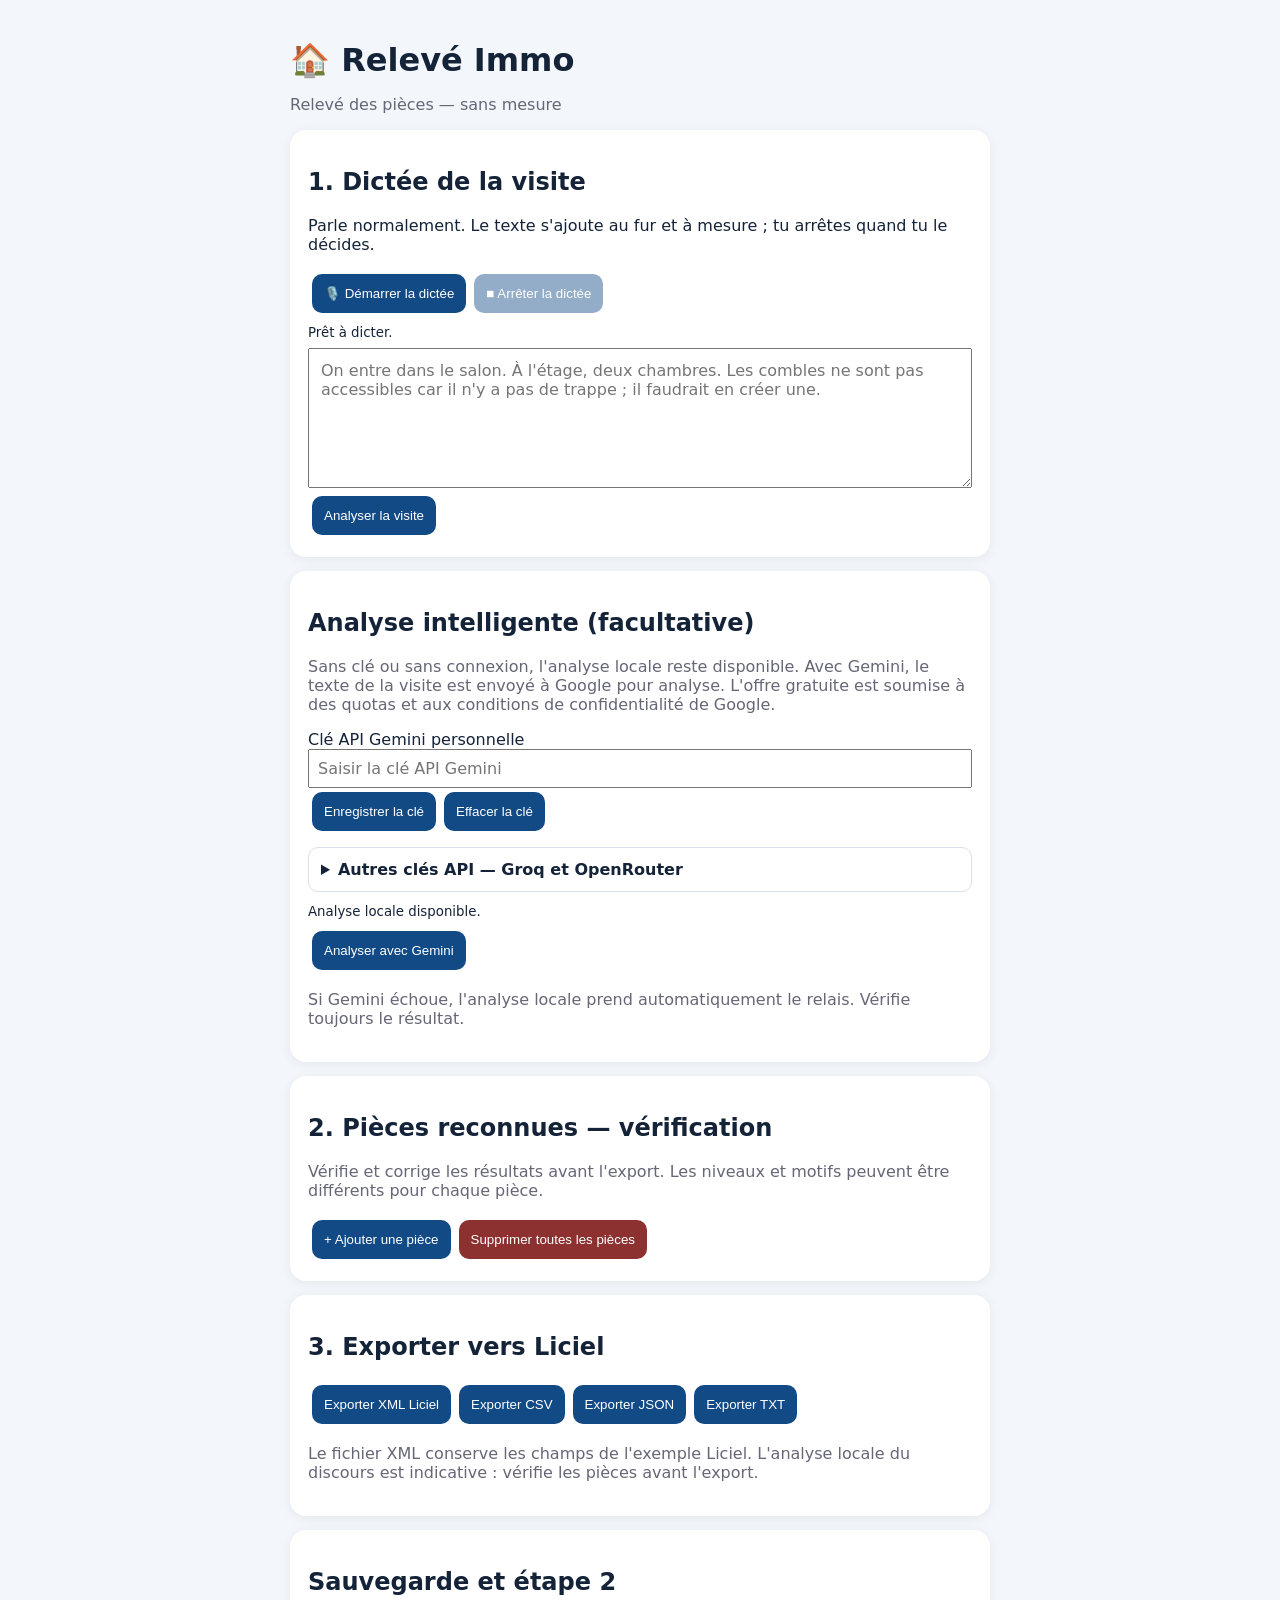
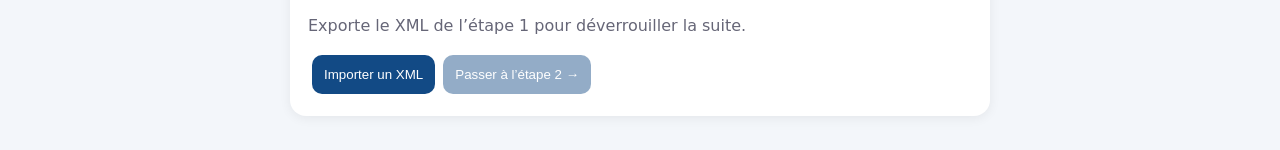
==== commit be49fd62: "Add files via upload" ====
--- a/index.html
+++ b/index.html
@@ -1,8 +1,10 @@
 <!doctype html><html lang="fr"><meta charset="utf-8"><meta name="viewport" content="width=device-width,initial-scale=1"><title>Relevé Immo — Étape 1</title><style>body{font-family:system-ui;background:#f3f6fa;color:#142338;margin:0;padding:20px}main{max-width:700px;margin:auto}section{background:white;border-radius:16px;padding:18px;margin:14px 0;box-shadow:0 2px 12px #0001}button{border:0;background:#124a85;color:white;border-radius:10px;padding:12px;margin:4px;cursor:pointer}button:disabled{opacity:.45}textarea{width:100%;min-height:140px;box-sizing:border-box;padding:12px;font:inherit}input{font:inherit;padding:8px}li{margin:8px 0}.muted{color:#667}small{display:block}h1{margin-bottom:0}</style><main><h1>🏠 Relevé Immo</h1><p class="muted">Relevé des pièces — sans mesure</p>
 <section><h2>1. Dictée de la visite</h2><p>Parle normalement. Le texte s'ajoute au fur et à mesure ; tu arrêtes quand tu le décides.</p><button id="mic">🎙️ Démarrer la dictée</button><button id="stop" disabled>■ Arrêter la dictée</button><small id="status">Prêt à dicter.</small><textarea id="speech" placeholder="On entre dans le salon. À l'étage, deux chambres. Les combles ne sont pas accessibles car il n'y a pas de trappe ; il faudrait en créer une."></textarea><button id="parse">Analyser la visite</button></section>
-<section><h2>Analyse intelligente (facultative)</h2><p class="muted">Sans clé ou sans connexion, l'analyse locale reste disponible. Avec Gemini, le texte de la visite est envoyé à Google pour analyse. L'offre gratuite est soumise à des quotas et aux conditions de confidentialité de Google.</p><label for="geminikey">Clé API Gemini personnelle</label><input id="geminikey" type="password" autocomplete="off" placeholder="Saisir la clé API Gemini" style="width:100%;box-sizing:border-box"><button id="savekey">Enregistrer la clé</button><button id="delkey">Effacer la clé</button><small id="aistatus">Analyse locale disponible.</small><button id="ai">Analyser avec Gemini</button><p class="muted">Si Gemini échoue, l'analyse locale prend automatiquement le relais. Vérifie toujours le résultat.</p></section>
+<section><h2>Analyse intelligente (facultative)</h2><p class="muted">Sans clé ou sans connexion, l'analyse locale reste disponible. Avec Gemini, le texte de la visite est envoyé à Google pour analyse. L'offre gratuite est soumise à des quotas et aux conditions de confidentialité de Google.</p><label for="geminikey">Clé API Gemini personnelle</label><input id="geminikey" type="password" autocomplete="off" placeholder="Saisir la clé API Gemini" style="width:100%;box-sizing:border-box"><button id="savekey">Enregistrer la clé</button><button id="delkey">Effacer la clé</button><details style="margin:12px 0;border:1px solid #d8e1ec;border-radius:10px;padding:12px"><summary style="font-weight:700;cursor:pointer">Autres clés API — Groq et OpenRouter</summary><p class="muted">Enregistre jusqu’à 3 clés par fournisseur. Elles restent chiffrées sur ce téléphone. Les connexions à ces deux services seront activées dans une prochaine version ; pour l’instant, seule l’analyse Gemini fonctionne.</p><div id="providerkeys"></div></details><small id="aistatus">Analyse locale disponible.</small><div id="aiprogress" style="display:none;border:1px solid #d8e1ec;border-radius:10px;padding:10px;margin:10px 0"><strong>Suivi des modèles Gemini</strong><div id="aitimer">Temps écoulé : 00:00</div><div id="ailog" role="log" aria-live="polite" style="white-space:pre-wrap;font-size:.9em;max-height:200px;overflow:auto"></div><button id="aicancel" style="background:#8d3030">Annuler l’analyse</button></div><button id="ai">Analyser avec Gemini</button><p class="muted">Si Gemini échoue, l'analyse locale prend automatiquement le relais. Vérifie toujours le résultat.</p></section>
 <section><h2>2. Pièces reconnues — vérification</h2><p class="muted">Vérifie et corrige les résultats avant l'export. Les niveaux et motifs peuvent être différents pour chaque pièce.</p><ol id="rooms"></ol><button id="add">+ Ajouter une pièce</button><button id="clearrooms" style="background:#8d3030">Supprimer toutes les pièces</button></section>
-<section><h2>3. Exporter vers Liciel</h2><button id="xml">Exporter XML Liciel</button><button id="csv">Exporter CSV</button><button id="json">Exporter JSON</button><button id="txt">Exporter TXT</button><p class="muted">Le fichier XML conserve les champs de l'exemple Liciel. L'analyse locale du discours est indicative : vérifie les pièces avant l'export.</p></section></main>
+<section><h2>3. Exporter vers Liciel</h2><button id="xml">Exporter XML Liciel</button><button id="csv">Exporter CSV</button><button id="json">Exporter JSON</button><button id="txt">Exporter TXT</button><p class="muted">Le fichier XML conserve les champs de l'exemple Liciel. L'analyse locale du discours est indicative : vérifie les pièces avant l'export.</p></section>
+<section id="step1gate"><h2>Sauvegarde et étape 2</h2><p id="exportguard" class="muted">Exporte le XML de l’étape 1 pour déverrouiller la suite.</p><button id="importxml">Importer un XML</button><input id="xmlfile" type="file" accept=".xml,text/xml,application/xml" hidden><button id="nextstep" disabled>Passer à l’étape 2 →</button></section>
+</main>
 <style>.room{border-bottom:1px solid #ddd;padding:10px 0}.room label{display:block;margin:7px 0 3px;font-size:.9em}.room input,.room select{width:100%;box-sizing:border-box}.room button{background:#8d3030}.room .fields{display:grid;grid-template-columns:1fr 1fr;gap:8px}@media(max-width:500px){.room .fields{grid-template-columns:1fr}}select{font:inherit;padding:9px}.room textarea{min-height:60px}small{margin:8px 0}</style>
 <script>
 const $=id=>document.getElementById(id);
@@ -11,27 +13,110 @@
 const types=[['Salle de bains',/\b(?:salles? de bains?|sdb)\b/gi],['Salle d’eau',/\b(?:salles? d['’ ]eau)\b/gi],['WC',/\b(?:wc|toilettes?)\b/gi],['Chambre',/\bchambres?\b/gi],['Dégagement',/\b(?:d[ée]gagements?|couloirs?)\b/gi],['Salon',/\bsalons?\b/gi],['Séjour',/\bs[ée]jours?\b/gi],['Cuisine',/\bcuisines?\b/gi],['Entrée',/\bentr[ée]es?\b/gi],['Buanderie',/\bbuanderies?\b/gi],['Garage',/\bgarages?\b/gi],['Grenier',/\bgreniers?\b/gi],['Combles',/\bcombles?\b/gi],['Placard',/\bplacards?\b/gi],['Cellier',/\bcelliers?\b/gi],['Bureau',/\bbureaux?\b/gi],['Terrasse',/\bterrasses?\b/gi],['Balcon',/\bbalcons?\b/gi],['Cave',/\bcaves?\b/gi],['Escalier',/\bescaliers?\b/gi],['Dressing',/\bdressings?\b/gi],['Local technique',/\blocaux? techniques?\b/gi]];
 function inferFloor(s,current){if(/\b(?:sous.sol|sous sol|cave|sous.sol)\b/i.test(s))return 'Sous-sol';if(/\b(?:rez.de.chauss[ée]e|rez de chauss[ée]e|rdc)\b/i.test(s))return 'Rez de chaussée';if(/\b(?:premier [ée]tage|1er [ée]tage|1er|au premier|[àa] l['’][ée]tage|[àa] l [ée]tage)\b/i.test(s))return '1er étage';if(/\b(?:deuxi[èe]me [ée]tage|2e [ée]tage|second [ée]tage)\b/i.test(s))return '2e étage';if(/\b(?:troisi[èe]me [ée]tage|3e [ée]tage)\b/i.test(s))return '3e étage';if(/\b(?:combles|grenier)\b/i.test(s))return 'Combles';return current}
 function inferIssue(s){let justification='',means='';if(/(?:pas de trappe|absence de trappe|sans trappe|aucune trappe)/i.test(s)){justification='Absence de trappe d’accès';means='Création d’une trappe de visite'}else if(/(?:ferm[ée]e? [àa] cl[ée]|pas de cl[ée]|pas de clef|absence de cl[ée]|absence de clef|cl[ée] manquante)/i.test(s)){justification='Absence de clé';means='Obtenir la clé'}else if(/(?:inaccessible|impossible d['’ ]y acc[ée]der|non visit[ée])/i.test(s)){justification='Pièce inaccessible';means='Permettre l’accès à la pièce'}return {justification,means}}
-function parse(){const s=$('speech').value;let found=[];for(const [name,re] of types){for(const m of s.matchAll(re)){found.push({at:m.index,name,word:m[0]})}}found.sort((a,b)=>a.at-b.at);const counts={};let floor='Rez de chaussée',last=0;rooms=[];for(let i=0;i<found.length;i++){const f=found[i];const between=s.slice(last,f.at);floor=inferFloor(between,floor);const next=found[i+1]?.at??s.length;const context=s.slice(f.at,next);const pre=s.slice(Math.max(0,f.at-75),f.at);const quantity=pre.match(/(?:\b(\d+)\s*|\b(deux|trois|quatre|cinq|six)\s+)(?:petites? |grandes? )?$/i);const nums={deux:2,trois:3,quatre:4,cinq:5,six:6};let count=quantity?(Number(quantity[1])||nums[quantity[2].toLowerCase()]):1;count=Math.min(20,count);const pieceFloor=(f.name==='Combles'||f.name==='Grenier')?'Combles':floor;const issue=inferIssue(context+' '+(i===found.length-1?s.slice(f.at):''));for(let j=0;j<count;j++){counts[f.name]=(counts[f.name]||0)+1;const name=['Chambre','Dégagement'].includes(f.name)||counts[f.name]>1?f.name+' '+counts[f.name]:f.name;rooms.push({name,floor:pieceFloor,...issue})}last=f.at+f.word.length}render();$('status').textContent=rooms.length+' pièce(s) détectée(s). Vérifie le résultat.'}
+function parse(){
+  const s=$('speech').value;
+  const found=[];
+  // Noms particuliers explicitement prononcés : priorité aux catégories génériques.
+  const named=[
+    ['Salon avec cuisine',/\bsalons?\s+(?:ouverts?\s+sur|avec)\s+(?:la\s+)?cuisines?\b/gi],
+    ['Loveroom',/\b(?:love[ -]?room|loveroom)\b/gi],
+    ['Salle de jeu',/\bsalles? de jeux?\b/gi],
+    ['Chambre enfant',/\bchambres? (?:d['’ ]enfant|enfant|des enfants)\b/gi],
+    ['Chambre parentale',/\bchambres? parentales?\b/gi],
+    ["Chambre d'amis",/\bchambres? d['’ ]amis\b/gi],
+    ['Chambre principale',/\bchambres? principales?\b/gi],
+    ['Chambre invités',/\bchambres? (?:d['’ ]invités?|invités?)\b/gi],
+    ['Bureau principal',/\bbureaux? principaux?\b/gi]
+  ];
+  const occupied=[];
+  for(const [name,re] of named)for(const m of s.matchAll(re)){
+    found.push({at:m.index,name,word:m[0],special:true});occupied.push([m.index,m.index+m[0].length]);
+  }
+  for(const [name,re] of types)for(const m of s.matchAll(re)){
+    if(occupied.some(([a,b])=>m.index<b&&m.index+m[0].length>a))continue;
+    found.push({at:m.index,name,word:m[0],special:false});
+  }
+  found.sort((a,b)=>a.at-b.at);
+  let floor='Rez de chaussée',last=0;
+  const nextRooms=[];
+  const nums={un:1,une:1,deux:2,trois:3,quatre:4,cinq:5,six:6,sept:7,huit:8,neuf:9,dix:10};
+  for(let i=0;i<found.length;i++){
+    const f=found[i];floor=inferFloor(s.slice(last,f.at),floor);
+    const next=found[i+1]?.at??s.length;
+    const context=s.slice(f.at,next);
+    const pre=s.slice(Math.max(0,f.at-90),f.at);
+    const quantity=pre.match(/(?:\b(\d+)\s*|\b(un|une|deux|trois|quatre|cinq|six|sept|huit|neuf|dix)\s+)(?:petites? |grandes? )?$/i);
+    const count=Math.min(20,Math.max(1,quantity?(Number(quantity[1])||nums[quantity[2].toLowerCase()]):1));
+    const pieceFloor=(f.name==='Combles'||f.name==='Grenier')?'Combles':floor;
+    const issue=inferIssue(context);
+    for(let j=0;j<count;j++)nextRooms.push({name:f.name,floor:pieceFloor,...issue});
+    last=f.at+f.word.length;
+  }
+  rooms=normalizeRoomNames(nextRooms);keys=[];render();
+  $('status').textContent=rooms.length+' pièce(s) détectée(s). Vérifie le résultat.';
+}
+function normalizedRoomName(name){return String(name||'').trim().replace(/\s+/g,' ')}
+function normalizeRoomNames(list){
+  const generic=/^(Chambre|Salle de bains|Salle d’eau|WC|Dégagement|Salon|Séjour|Cuisine|Entrée|Buanderie|Garage|Grenier|Combles|Placard|Cellier|Bureau|Terrasse|Balcon|Cave|Escalier|Dressing|Local technique)(?:\s+\d+)?$/i;
+  const groups=new Map();
+  for(const r of list){r.name=normalizedRoomName(r.name);const m=r.name.match(generic);if(!m)continue;const k=m[1].toLocaleLowerCase('fr');if(!groups.has(k))groups.set(k,[]);groups.get(k).push({r,base:m[1]})}
+  for(const entries of groups.values()){if(entries.length<2)continue;entries.forEach(({r,base},i)=>r.name=base+' '+(i+1))}
+  return list
+}
+function localStairs(transcript){
+  const text=$('speech').value;
+  const hits=[...text.matchAll(/\bescaliers?\b/gi)];
+  let floor='Rez de chaussée',last=0;
+  return hits.map(hit=>{
+    floor=inferFloor(text.slice(last,hit.index),floor);
+    last=hit.index+hit[0].length;
+    return {name:'Escalier',floor,justification:'',means:''}
+  })
+}
 function render(){const list=$('rooms');list.replaceChildren();rooms.forEach((r,i)=>{const li=document.createElement('li');li.className='room';const title=document.createElement('strong');title.textContent='Pièce '+(i+1);li.append(title);function field(label,value,onchange,options){const lab=document.createElement('label');lab.textContent=label;const el=options?document.createElement('select'):document.createElement('input');if(options){for(const opt of [...options,...(options.includes(value)?[]:[value])]){const o=document.createElement('option');o.value=opt;o.textContent=opt;el.append(o)}}el.value=value;el.onchange=()=>onchange(el.value);li.append(lab,el)}field('Nom de la pièce',r.name,v=>r.name=v);field('Niveau',r.floor,v=>r.floor=v,levels);field('Justification de non-visite',r.justification||'',v=>r.justification=v);field('Moyen à mettre en œuvre',r.means||'',v=>r.means=v);const del=document.createElement('button');del.textContent='Supprimer';del.onclick=()=>{rooms.splice(i,1);render()};li.append(del);list.append(li)})}
+let aiStarted=0,aiTimer=null,aiRunning=false;
+function aiStop(){aiRunning=false;if(aiTimer!==null)clearInterval(aiTimer);aiTimer=null;$('ai').disabled=false;$('aicancel').disabled=true}
+function aiBegin(){aiStop();aiRunning=true;aiStarted=Date.now();$('aiprogress').style.display='block';$('ailog').textContent='';$('ai').disabled=true;$('aicancel').disabled=false;aiTimer=setInterval(()=>{const secs=Math.floor((Date.now()-aiStarted)/1000);$('aitimer').textContent='Temps écoulé : '+String(Math.floor(secs/60)).padStart(2,'0')+':'+String(secs%60).padStart(2,'0')},250)}
+window.releveGeminiProgress=(kind,model,detail)=>{if(!aiRunning)return;const line=(kind==='trying'?'⏳ ':kind==='failed'?'❌ ':kind==='success'?'✅ ':'ℹ️ ')+(model?model+' — ':'')+detail;$('ailog').textContent+=line+'\n';$('ailog').scrollTop=$('ailog').scrollHeight};
+window.releveGeminiCancelled=()=>{if(aiRunning)window.releveGeminiProgress('info','','Analyse annulée');aiStop();$('aistatus').textContent='Analyse Gemini annulée. La dictée est conservée.'};
+$('aicancel').onclick=()=>{if(window.AndroidAI?.cancelGemini)window.AndroidAI.cancelGemini();else window.releveGeminiCancelled()};
+const providerNames={groq:'Groq',openrouter:'OpenRouter'};
+for(const [provider,name] of Object.entries(providerNames)){
+ const section=document.createElement('div');section.style='border-top:1px solid #ddd;padding:10px 0';
+ const title=document.createElement('strong');title.textContent=name;section.appendChild(title);
+ for(let slot=1;slot<=3;slot++){
+  const wrap=document.createElement('div');wrap.style='margin:8px 0';
+  const label=document.createElement('label');label.htmlFor=`key-${provider}-${slot}`;label.textContent=`Clé ${slot} — `;
+  const status=document.createElement('span');status.id=`status-${provider}-${slot}`;status.textContent='Non enregistrée';label.appendChild(status);wrap.appendChild(label);
+  const input=document.createElement('input');input.id=`key-${provider}-${slot}`;input.type='password';input.autocomplete='off';input.placeholder=`Clé API ${name} ${slot}`;input.style='width:100%;box-sizing:border-box';wrap.appendChild(input);
+  const save=document.createElement('button');save.textContent='Enregistrer';save.onclick=()=>{if(!window.AndroidAI?.setProviderKey){status.textContent='Disponible dans l’APK Android';return;}if(!input.value.trim()){status.textContent='Saisir une clé';return;}window.AndroidAI.setProviderKey(provider,slot,input.value)};wrap.appendChild(save);
+  const del=document.createElement('button');del.textContent='Effacer';del.style.background='#8d3030';del.onclick=()=>window.AndroidAI?.setProviderKey?.(provider,slot,'');wrap.appendChild(del);
+  section.appendChild(wrap);
+ }
+ $('providerkeys').appendChild(section);
+}
+window.releveProviderKeySaved=(provider,slot,ok,exists)=>{const status=$(`status-${provider}-${slot}`);if(!status)return;status.textContent=ok?(exists?'Enregistrée ✓':'Non enregistrée'):'Erreur d’enregistrement';if(ok)$(`key-${provider}-${slot}`).value=''};
+window.releveProviderKeyStatus=json=>{try{const state=JSON.parse(json);for(const [provider,slots] of Object.entries(state)){slots.forEach((exists,index)=>{const status=$(`status-${provider}-${index+1}`);if(status)status.textContent=exists?'Enregistrée ✓':'Non enregistrée'})}}catch(e){}};
+if(window.AndroidAI?.getProviderKeyStatus)window.AndroidAI.getProviderKeyStatus();
 window.releveGeminiKeyStatus=exists=>{$('aistatus').textContent=exists?'Clé Gemini enregistrée sur ce téléphone.':'Aucune clé enregistrée. Analyse locale disponible.'};
 window.releveGeminiKeySaved=ok=>{$('aistatus').textContent=ok?'Réglage Gemini enregistré.':'Impossible d’enregistrer la clé.';if(ok)$('geminikey').value='';};
-window.releveGeminiResult=json=>{try{const data=JSON.parse(json);if(!Array.isArray(data.pieces)||!data.pieces.length)throw Error('Réponse vide');const allowed=new Set(levels);const next=data.pieces.slice(0,200).map(r=>({name:String(r.name||'').trim(),floor:allowed.has(r.floor)?r.floor:'Rez de chaussée',justification:String(r.justification||''),means:String(r.means||'')}));if(next.some(r=>!r.name))throw Error('Pièce sans nom');rooms=next;keys=[];render();$('aistatus').textContent=rooms.length+' pièces analysées avec Gemini. Vérifie les niveaux et les champs.';}catch(e){window.releveGeminiError('Réponse Gemini invalide')}};
-window.releveGeminiError=message=>{$('aistatus').textContent='Gemini indisponible ('+message+'). Analyse locale utilisée.';parse();};
+window.releveGeminiResult=json=>{aiStop();try{const data=JSON.parse(json);if(!Array.isArray(data.pieces)||!data.pieces.length)throw Error('Réponse vide');const allowed=new Set(levels);const next=data.pieces.slice(0,200).map(r=>({name:String(r.name||'').trim(),floor:allowed.has(r.floor)?r.floor:'Rez de chaussée',justification:String(r.justification||''),means:String(r.means||'')}));if(next.some(r=>!r.name))throw Error('Pièce sans nom');const stairs=localStairs($('speech').value);const geminiStairs=next.filter(r=>/^escalier(?:\s+\d+)?$/i.test(r.name));if(geminiStairs.length>stairs.length&&stairs.length){let surplus=geminiStairs.length-stairs.length;for(let i=next.length-1;i>=0&&surplus;i--){if(/^escalier(?:\s+\d+)?$/i.test(next[i].name)){next.splice(i,1);surplus--}}}else if(!geminiStairs.length){next.push(...stairs)}rooms=normalizeRoomNames(next);keys=[];render();$('aistatus').textContent=rooms.length+' pièces analysées avec Gemini. Vérifie les niveaux et les champs.';}catch(e){window.releveGeminiError('Réponse Gemini invalide')}};
+window.releveGeminiError=message=>{aiStop();$('aistatus').textContent='Gemini indisponible ('+message+'). Analyse locale utilisée.';parse();};
 $('savekey').onclick=()=>{if(!window.AndroidAI){$('aistatus').textContent='Clé disponible uniquement dans l’application Android.';return}window.AndroidAI.setGeminiKey($('geminikey').value)};
 $('delkey').onclick=()=>{if(window.AndroidAI)window.AndroidAI.setGeminiKey('')};
-$('ai').onclick=()=>{const t=$('speech').value.trim();if(!t){$('aistatus').textContent='Dicte ou saisis la visite avant analyse.';return}if(!window.AndroidAI){$('aistatus').textContent='Gemini indisponible dans ce navigateur. Analyse locale.';parse();return}if(!confirm('Envoyer la transcription de la visite à Google Gemini pour analyse ?'))return;$('aistatus').textContent='Analyse Gemini en cours…';window.AndroidAI.analyzeGemini(t)};
+$('ai').onclick=()=>{const t=$('speech').value.trim();if(!t){$('aistatus').textContent='Dicte ou saisis la visite avant analyse.';return}if(!window.AndroidAI){$('aistatus').textContent='Gemini indisponible dans ce navigateur. Analyse locale.';parse();return}if(!confirm('Envoyer la transcription de la visite à Google Gemini pour analyse ?'))return;$('aistatus').textContent='Analyse Gemini en cours…';aiBegin();window.AndroidAI.analyzeGemini(t)};
 if(window.AndroidAI)window.AndroidAI.hasGeminiKey();
 $('clearrooms').onclick=()=>{if(!rooms.length)return;if(!confirm('Supprimer toutes les pièces reconnues ? La dictée sera conservée.'))return;rooms=[];keys=[];render();$('status').textContent='Toutes les pièces ont été supprimées.'};
 $('parse').onclick=parse;$('add').onclick=()=>{rooms.push({name:'Nouvelle pièce',floor:rooms.at(-1)?.floor||'Rez de chaussée',justification:'',means:''});render()};
 function encode1252(s){const map={'€':128,'‚':130,'ƒ':131,'„':132,'…':133,'†':134,'‡':135,'ˆ':136,'‰':137,'Š':138,'‹':139,'Œ':140,'Ž':142,'‘':145,'’':146,'“':147,'”':148,'•':149,'–':150,'—':151,'˜':152,'™':153,'š':154,'›':155,'œ':156,'ž':158,'Ÿ':159};const arr=[];for(const c of s){const n=c.codePointAt(0);if(n<=127||(n>=160&&n<=255))arr.push(n);else if(map[c]!==undefined)arr.push(map[c]);else{const ent='&#'+n+';';for(const x of ent)arr.push(x.charCodeAt(0))}}return new Uint8Array(arr)}
 function download(content,name,type,encoding='utf8'){const bytes=encoding==='cp1252'?encode1252(content):new TextEncoder().encode(content);if(window.AndroidFiles&&typeof window.AndroidFiles.save==='function'){let binary='';for(let i=0;i<bytes.length;i+=8192)binary+=String.fromCharCode(...bytes.subarray(i,i+8192));window.AndroidFiles.save(name,type,btoa(binary));return}const u=URL.createObjectURL(new Blob([bytes],{type})),a=document.createElement('a');a.href=u;a.download=name;a.click();setTimeout(()=>URL.revokeObjectURL(u),1000)}
-function xmlEscape(v){return String(v??'').replace(/&/g,'&amp;').replace(/</g,'&lt;').replace(/>/g,'&gt;').replace(/"/g,'&quot;').replace(/'/g,'&apos;')}
+function xmlEscape(v){return String(v??'').replace(/&/g,'&amp;').replace(/</g,'&lt;').replace(/>/g,'&gt;').replace(/"/g,'&quot;')}
 function newKey(i){const d=new Date(),p=[d.getFullYear(),d.getMonth()+1,d.getDate(),d.getHours(),d.getMinutes(),d.getSeconds()].map((x,j)=>String(x).padStart(j?2:4,'0'));return p.join('_')+'_'+String(Math.floor(Math.random()*1e15)).padStart(15,'0')+'_'+i}
-function exportXml(){if(!rooms.length){alert('Ajoute au moins une pièce.');return}while(keys.length<rooms.length)keys.push(newKey(keys.length));const fields=(r,i)=>[['id_classement_champs',String(i).padStart(5,'0')],['Lot',''],['PieceHorsCREP',''],['PieceExterieure',''],['ClefComposant',keys[i]],['Batiment',r.floor],['Local',r.name],['Justification',r.justification||''],['MoyenAMettreEnOeuvre',r.means||'']].map(([k,v])=>'          <LiColonne_'+k+'>'+xmlEscape(v)+'</LiColonne_'+k+'>').join('\n');const xml='<LiTable_General_Pieces_Toutes>\n'+rooms.map((r,i)=>'     <LiItem_table_General_Pieces_Toutes>\n'+fields(r,i)+'\n     </LiItem_table_General_Pieces_Toutes>').join('\n')+'\n</LiTable_General_Pieces_Toutes>\n';download(xml,'Table_General_Pieces_Toutes.xml','application/xml','cp1252')}
+function exportXml(){if(!rooms.length){alert('Ajoute au moins une pièce.');return}while(keys.length<rooms.length)keys.push(newKey(keys.length));const fields=(r,i)=>[['id_classement_champs',String(i).padStart(5,'0')],['Lot',''],['PieceHorsCREP',''],['PieceExterieure',''],['ClefComposant',keys[i]],['Batiment',r.floor],['Local',r.name],['Justification',r.justification||''],['MoyenAMettreEnOeuvre',r.means||'']].map(([k,v])=>'          <LiColonne_'+k+'>'+xmlEscape(v)+'</LiColonne_'+k+'>').join('\n');const xml='<LiTable_General_Pieces_Toutes>\n'+rooms.map((r,i)=>'     <LiItem_table_General_Pieces_Toutes>\n'+fields(r,i)+'\n     </LiItem_table_General_Pieces_Toutes>').join('\n')+'\n</LiTable_General_Pieces_Toutes>\n';pendingStep1Export=true;download(xml,'Table_General_Pieces_Toutes.xml','application/xml','cp1252');if(!window.AndroidFiles){pendingStep1Export=false;unlockStep2('Export XML lancé dans le navigateur : vérifie le téléchargement.')}}
 $('xml').onclick=exportXml;
 $('json').onclick=()=>download(JSON.stringify({type:'releve_sommaire',pieces:rooms},null,2),'releve_pieces.json','application/json');
 $('csv').onclick=()=>download('\ufeff'+['Ordre;Pièce;Niveau;Justification;Moyen à mettre en œuvre',...rooms.map((r,i)=>[i+1,r.name,r.floor,r.justification,r.means].map(x=>'"'+String(x||'').replaceAll('"','""')+'"').join(';'))].join('\r\n'),'releve_pieces.csv','text/csv');
-$('txt').onclick=()=>download(rooms.map((r,i)=>`${i+1}. ${r.name} — ${r.floor}${r.justification?' — '+r.justification:''}${r.means?' — '+r.means:''}`).join('\n'),'descriptif_pieces.txt','text/plain');
+$('txt').onclick=()=>{const transcript=$('speech').value;const pieces=rooms.map((r,i)=>`${i+1}. ${r.name} — ${r.floor}${r.justification?' — '+r.justification:''}${r.means?' — '+r.means:''}`).join('\n');download('TRANSCRIPTION INTÉGRALE DE LA VISITE\n\n'+(transcript||'(Aucune dictée)')+'\n\nLISTE DES PIÈCES RECONNUES\n\n'+(pieces||'(Aucune pièce)')+'\n','descriptif_pieces.txt','text/plain')};
 let speechPartial='';
 function clearSpeechPartial(){if(speechPartial&&$('speech').value.endsWith(speechPartial))$('speech').value=$('speech').value.slice(0,-speechPartial.length);speechPartial=''}
 window.releveNativeSpeechResult=(text,status)=>{clearSpeechPartial();if(text)$('speech').value=($('speech').value.trim()+' '+text).trim()+' ';$('status').textContent=status||'Dictée en cours';};
@@ -39,4 +124,18 @@
 window.releveNativeSpeechState=(active,status)=>{if(!active)clearSpeechPartial();$('mic').disabled=!!active;$('stop').disabled=!active;$('status').textContent=status|| (active?'Écoute en cours…':'Dictée arrêtée')};
 window.releveNativeFileStatus=message=>{$('status').textContent=message};
 if(window.AndroidSpeech&&typeof window.AndroidSpeech.start==='function'){$('mic').onclick=()=>window.AndroidSpeech.start();$('stop').onclick=()=>window.AndroidSpeech.stop();}else{let rec,active=false;const Speech=window.SpeechRecognition||window.webkitSpeechRecognition;if(!Speech){$('mic').disabled=true;$('status').textContent='Reconnaissance vocale indisponible. Saisie manuelle possible.'}else{function begin(){if(!active)return;rec=new Speech();rec.lang='fr-FR';rec.continuous=true;rec.interimResults=true;rec.onresult=e=>{for(let i=e.resultIndex;i<e.results.length;i++){const x=e.results[i];if(x.isFinal)window.releveNativeSpeechResult(x[0].transcript,'Dictée en cours…');else window.releveNativeSpeechPartial(x[0].transcript)}};rec.onend=()=>{if(active)setTimeout(begin,400)};rec.onerror=e=>{$('status').textContent='Micro : '+e.error;if(e.error==='not-allowed'){$('stop').click()}};try{rec.start()}catch(e){$('status').textContent=e.message}}$('mic').onclick=()=>{active=true;window.releveNativeSpeechState(true,'Écoute en cours…');begin()};$('stop').onclick=()=>{active=false;try{rec?.stop()}catch(e){}window.releveNativeSpeechState(false,'Dictée arrêtée')}}}
+
+// Passage à une page indépendante : transmission des pièces par l'URL locale.
+let pendingStep1Export=false, step1Saved=false;
+function unlockStep2(message){step1Saved=true;$('nextstep').disabled=false;$('exportguard').textContent=message||'XML de l’étape 1 sauvegardé ✓';}
+const previousFileStatus=window.releveNativeFileStatus;
+window.releveNativeFileStatus=message=>{previousFileStatus?.(message);if(pendingStep1Export){pendingStep1Export=false;if(message==='Fichier enregistré')unlockStep2('XML de l’étape 1 enregistré ✓');else $('exportguard').textContent='Export non confirmé : '+message;}};
+function parseImportedXml(text){const doc=new DOMParser().parseFromString(text,'application/xml');if(doc.querySelector('parsererror'))throw Error('XML invalide');if(doc.documentElement.tagName!=='LiTable_General_Pieces_Toutes')throw Error('Ce fichier n’est pas un XML de l’étape 1');const list=[...doc.getElementsByTagName('LiItem_table_General_Pieces_Toutes')];if(!list.length)throw Error('Aucune pièce');rooms=list.map(node=>{const get=k=>node.getElementsByTagName('LiColonne_'+k)[0]?.textContent||'';return {name:get('Local'),floor:get('Batiment')||'Rez de chaussée',justification:get('Justification'),means:get('MoyenAMettreEnOeuvre')}});keys=list.map((node,i)=>node.getElementsByTagName('LiColonne_ClefComposant')[0]?.textContent||newKey(i));render();unlockStep2('XML de l’étape 1 importé ✓');$('status').textContent=rooms.length+' pièces importées';}
+function readXmlBytes(bytes){try{parseImportedXml(new TextDecoder('windows-1252').decode(bytes))}catch(e){alert('Import impossible : '+e.message)}}
+$('importxml').onclick=()=>{if(window.AndroidFiles?.openXml)window.AndroidFiles.openXml();else $('xmlfile').click()};
+$('xmlfile').onchange=async e=>{const file=e.target.files?.[0];if(file)readXmlBytes(new Uint8Array(await file.arrayBuffer()));e.target.value=''};
+window.releveNativeXmlImported=base64=>{const binary=atob(base64);readXmlBytes(Uint8Array.from(binary,c=>c.charCodeAt(0)))};
+$('nextstep').onclick=()=>{if(!step1Saved)return;const payload=encodeURIComponent(JSON.stringify({rooms,keys}));location.href='../etape2/index.html#'+payload;};
+// Si l'utilisateur modifie une pièce après l'export, il doit la sauvegarder à nouveau.
+$('rooms').addEventListener('input',()=>{if(step1Saved){step1Saved=false;$('nextstep').disabled=true;$('exportguard').textContent='Pièces modifiées : exporte à nouveau le XML.'}});
 </script></html>
